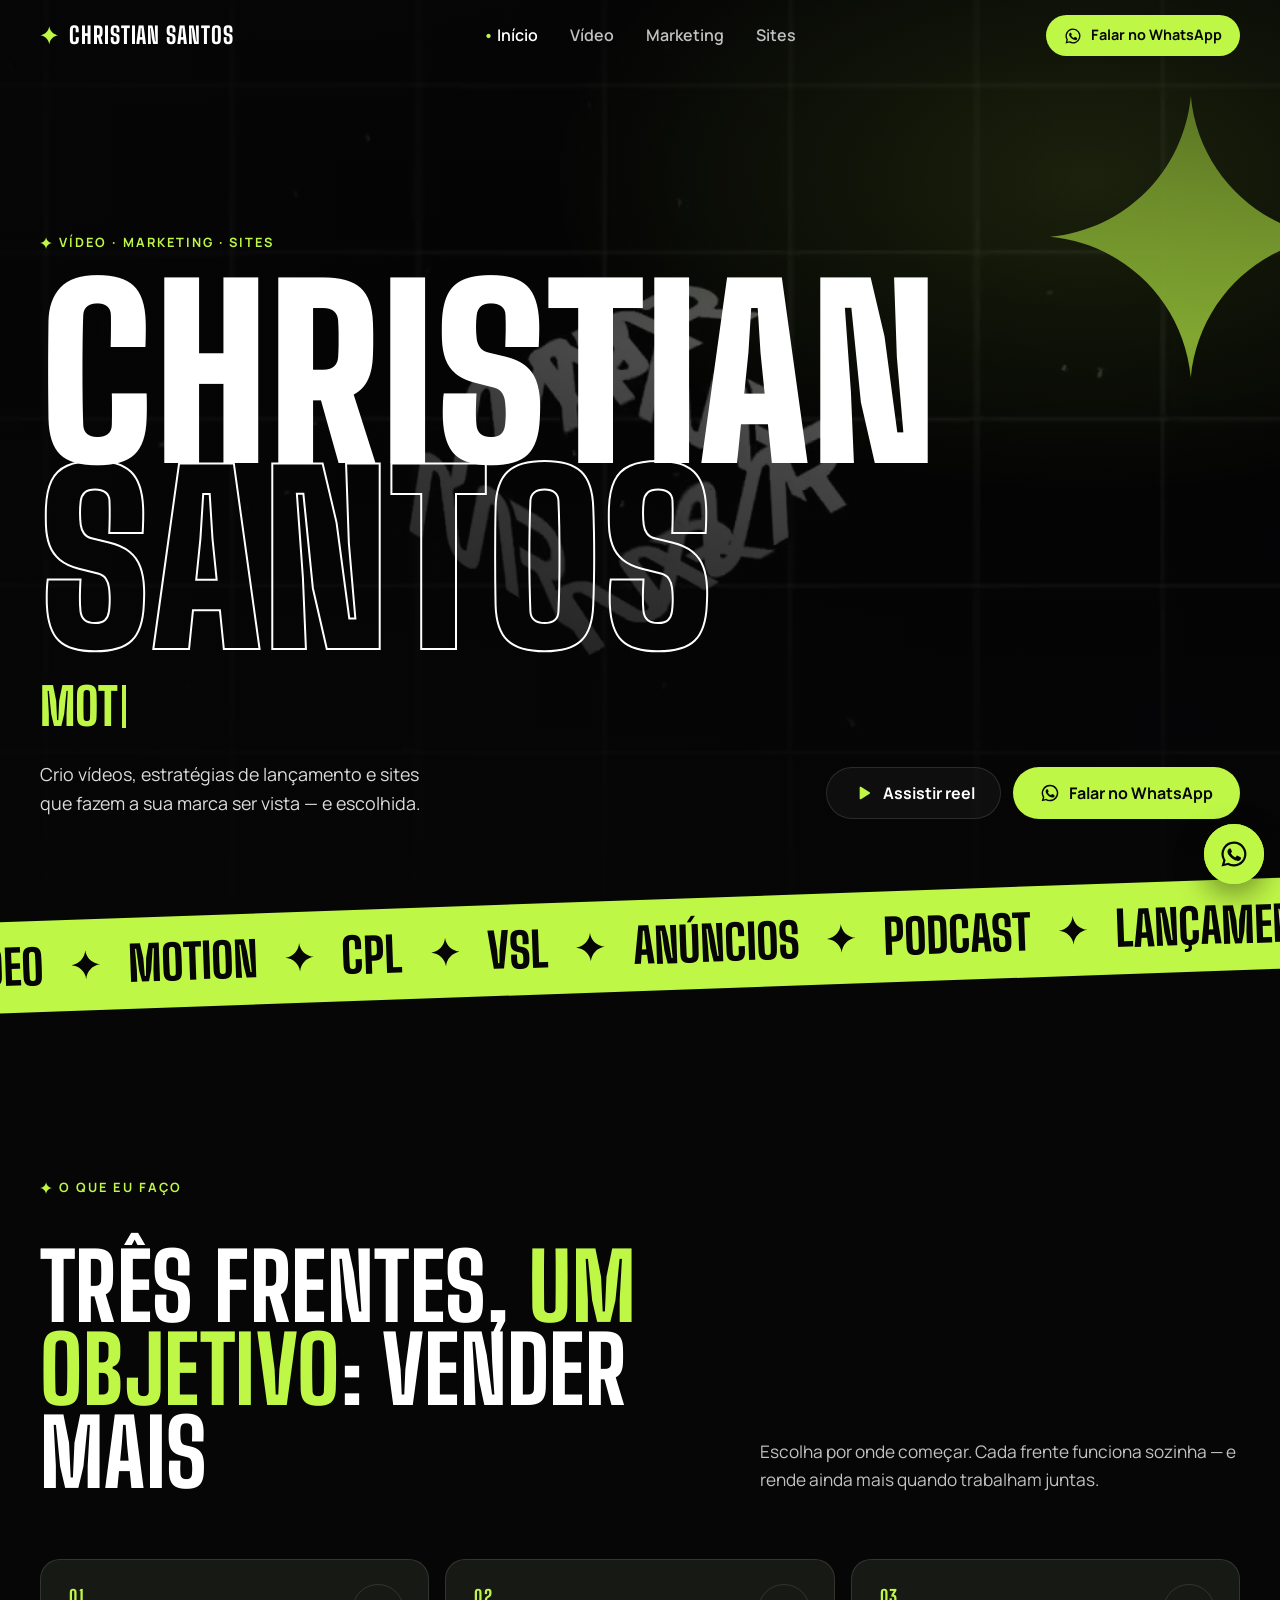
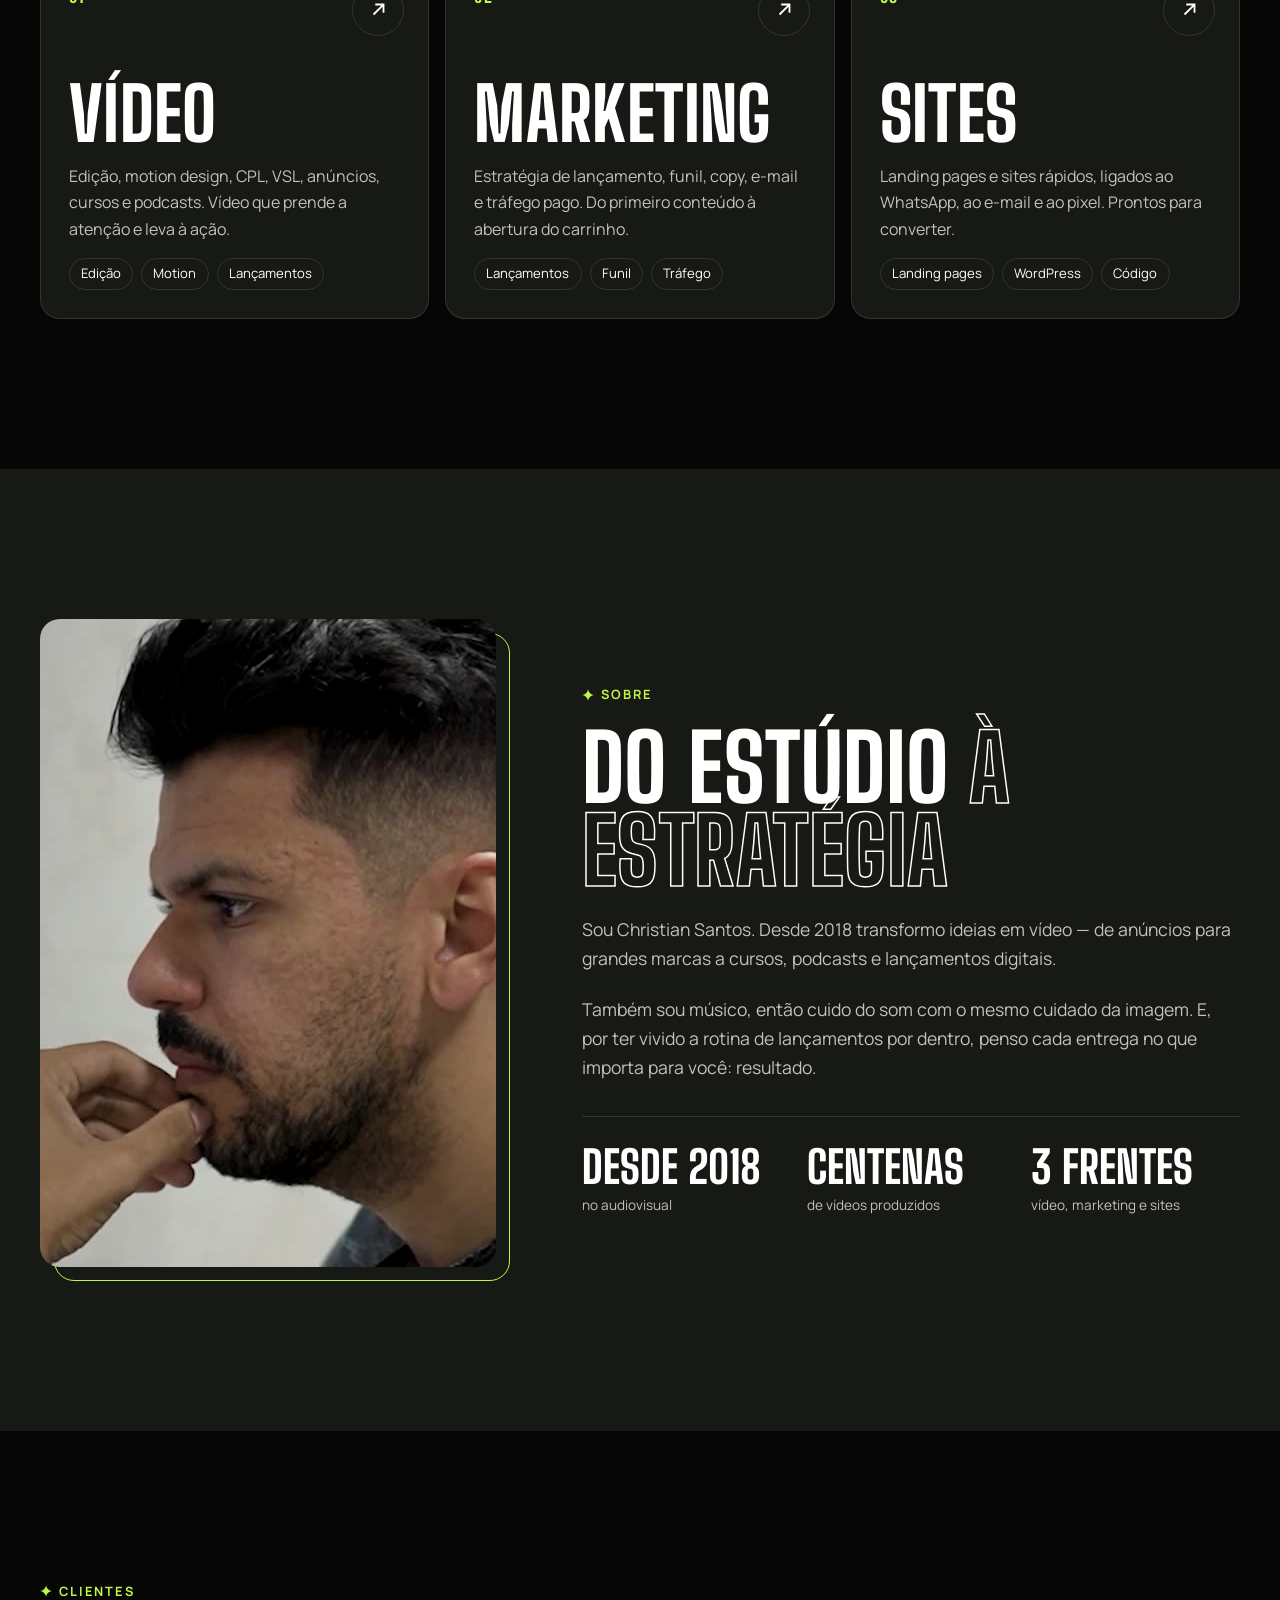
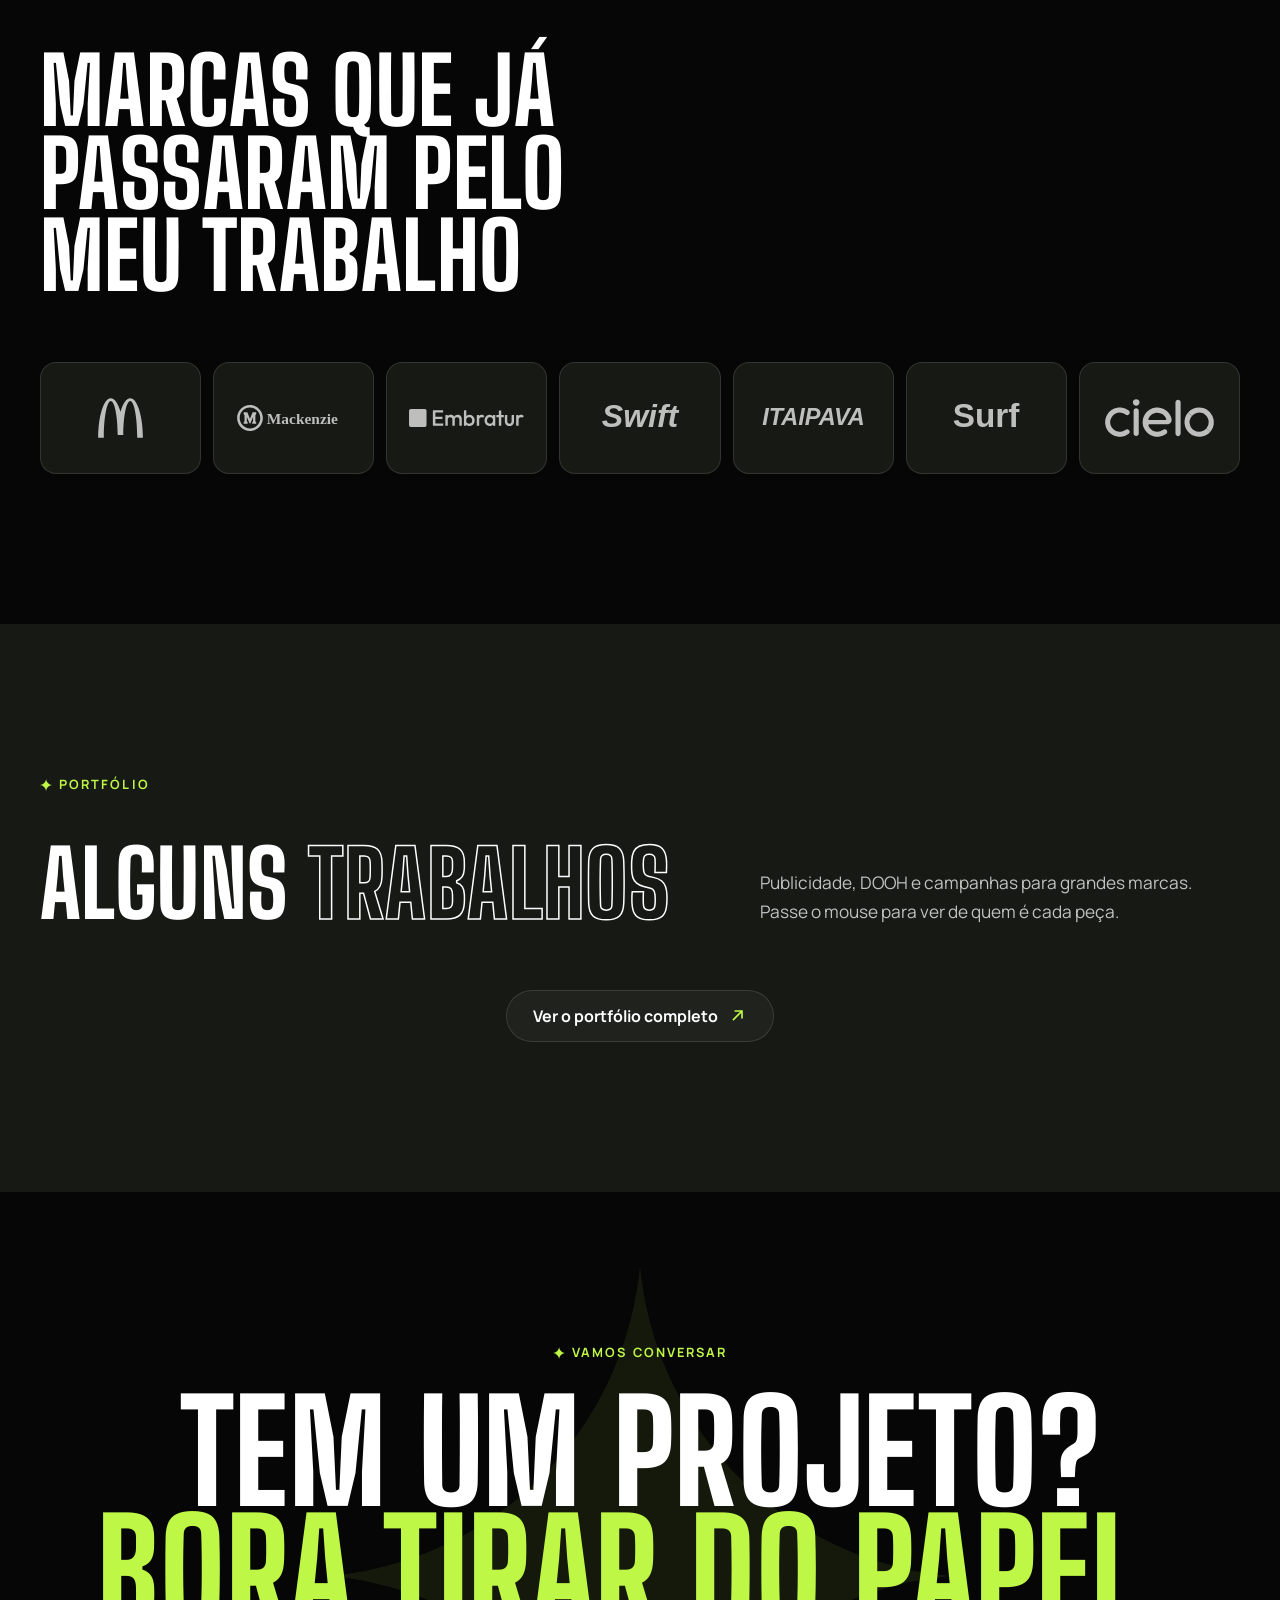
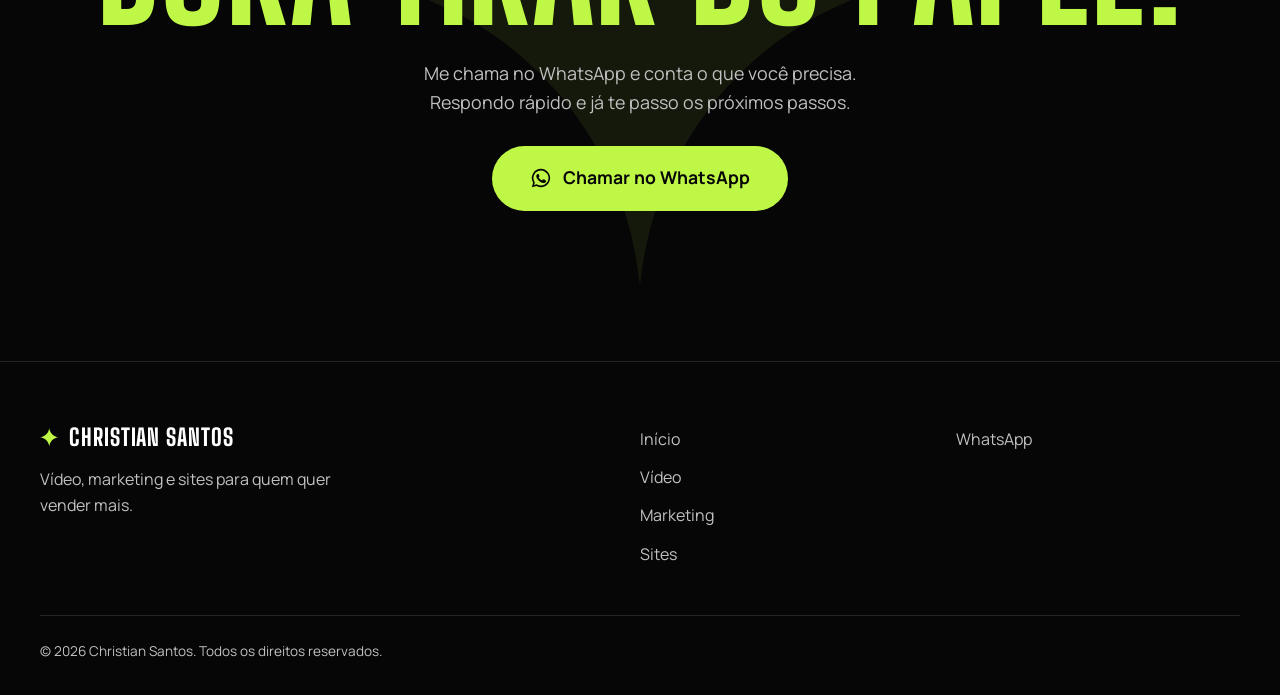
==== index.html @ 7a22f49c "feat: base visual, página inicial e testes globais" ====
<!doctype html>
<html lang="pt-BR" data-pagina="inicio" data-base="">
<head>
  <meta charset="utf-8">
  <meta name="viewport" content="width=device-width, initial-scale=1">
  <title>Christian Santos · Vídeo, Marketing e Sites</title>
  <meta name="description" content="Christian Santos — editor de vídeo, motion designer e estrategista digital. Vídeos, lançamentos e sites que fazem sua marca vender. Fale comigo no WhatsApp.">
  <meta name="theme-color" content="#060606">
  <link rel="icon" href="assets/img/favicon.svg" type="image/svg+xml">
  <link rel="preconnect" href="https://fonts.googleapis.com">
  <link rel="preconnect" href="https://fonts.gstatic.com" crossorigin>
  <link rel="stylesheet" href="https://fonts.googleapis.com/css2?family=Big+Shoulders+Display:wght@600;700;800;900&family=Manrope:wght@400;500;600;700;800&display=swap">
  <link rel="stylesheet" href="assets/css/style.css">
  <script type="module" src="assets/js/main.js"></script>
</head>
<body>
  <svg width="0" height="0" style="position:absolute" aria-hidden="true">
    <symbol id="i-estrela" viewBox="0 0 24 24"><path d="M12 0c.6 6.4 5.6 11.4 12 12-6.4.6-11.4 5.6-12 12-.6-6.4-5.6-11.4-12-12C6.4 11.4 11.4 6.4 12 0Z"/></symbol>
    <symbol id="i-seta" viewBox="0 0 24 24"><path d="M6.4 16.2 15.6 7H9V5h10v10h-2V8.4l-9.2 9.2-1.4-1.4Z"/></symbol>
    <symbol id="i-play" viewBox="0 0 24 24"><path d="M8 5.5v13a1 1 0 0 0 1.5.9l10.4-6.5a1 1 0 0 0 0-1.8L9.5 4.6A1 1 0 0 0 8 5.5Z"/></symbol>
    <symbol id="i-whatsapp" viewBox="0 0 24 24"><path d="M12 2a10 10 0 0 0-8.6 15.1L2 22l5-1.3A10 10 0 1 0 12 2Zm0 18.2a8.2 8.2 0 0 1-4.2-1.1l-.3-.2-3 .8.8-2.9-.2-.3A8.2 8.2 0 1 1 12 20.2Zm4.5-6.1c-.2-.1-1.5-.7-1.7-.8-.2-.1-.4-.1-.6.1l-.8 1c-.1.2-.3.2-.5.1a6.7 6.7 0 0 1-3.3-2.9c-.3-.4.2-.4.7-1.4.1-.1 0-.3 0-.4l-.8-1.8c-.2-.5-.4-.4-.6-.4h-.5a1 1 0 0 0-.7.3 3 3 0 0 0-.9 2.2c0 1.3.9 2.5 1.1 2.7.1.2 1.8 2.8 4.5 4 1.7.7 2.4.8 3.2.7.5-.1 1.5-.6 1.8-1.3.2-.6.2-1.1.2-1.3-.1-.1-.3-.2-.5-.3Z"/></symbol>
  </svg>

  <a class="pular" href="#conteudo">Pular para o conteúdo</a>

  <header class="topo">
    <div class="container">
      <a class="marca" href="./"><svg class="icone"><use href="#i-estrela"/></svg>Christian Santos</a>
      <nav id="menu" aria-label="Páginas">
        <a href="./" aria-current="page">Início</a>
        <a href="video/">Vídeo</a>
        <a href="marketing/">Marketing</a>
        <a href="sites/">Sites</a>
      </nav>
      <div class="topo-acoes">
        <a class="botao botao--primario topo-cta" href="https://wa.me/5511986174142" data-whatsapp aria-label="Falar no WhatsApp">
          <svg class="icone"><use href="#i-whatsapp"/></svg><span>Falar no WhatsApp</span>
        </a>
        <button class="menu-botao" type="button" aria-expanded="false" aria-controls="menu" aria-label="Abrir menu">
          <span></span><span></span>
        </button>
      </div>
    </div>
  </header>

  <main id="conteudo">
    <section class="capa">
      <video class="capa-video" muted loop playsinline preload="none" poster="assets/media/capa/inicio.jpg" aria-hidden="true"></video>
      <svg class="capa-estrela" aria-hidden="true"><use href="#i-estrela"/></svg>
      <div class="container capa-conteudo">
        <span class="sobretitulo"><svg class="icone"><use href="#i-estrela"/></svg>Vídeo · Marketing · Sites</span>
        <h1>Christian<br><span class="contorno">Santos</span></h1>
        <p class="capa-digitando" data-digitar='["Editor de vídeo","Motion designer","Estrategista de lançamentos","Criador de sites"]' aria-live="off">Editor de vídeo</p>
        <div class="capa-rodape">
          <p>Crio vídeos, estratégias de lançamento e sites que fazem a sua marca ser vista — e escolhida.</p>
          <div class="capa-acoes">
            <button class="botao botao--fantasma" type="button" data-abrir-reel>
              <svg class="icone"><use href="#i-play"/></svg>Assistir reel
            </button>
            <a class="botao botao--primario" href="https://wa.me/5511986174142" data-whatsapp>
              <svg class="icone"><use href="#i-whatsapp"/></svg>Falar no WhatsApp
            </a>
          </div>
        </div>
      </div>
    </section>

    <div class="faixa-secao" aria-hidden="true">
      <div class="faixa">
        <div class="faixa-trilho">
          <div class="faixa-grupo">
            <span>Vídeo</span><svg class="icone"><use href="#i-estrela"/></svg>
            <span>Motion</span><svg class="icone"><use href="#i-estrela"/></svg>
            <span>CPL</span><svg class="icone"><use href="#i-estrela"/></svg>
            <span>VSL</span><svg class="icone"><use href="#i-estrela"/></svg>
            <span>Anúncios</span><svg class="icone"><use href="#i-estrela"/></svg>
            <span>Podcast</span><svg class="icone"><use href="#i-estrela"/></svg>
            <span>Lançamentos</span><svg class="icone"><use href="#i-estrela"/></svg>
            <span>Sites</span><svg class="icone"><use href="#i-estrela"/></svg>
          </div>
          <div class="faixa-grupo">
            <span>Vídeo</span><svg class="icone"><use href="#i-estrela"/></svg>
            <span>Motion</span><svg class="icone"><use href="#i-estrela"/></svg>
            <span>CPL</span><svg class="icone"><use href="#i-estrela"/></svg>
            <span>VSL</span><svg class="icone"><use href="#i-estrela"/></svg>
            <span>Anúncios</span><svg class="icone"><use href="#i-estrela"/></svg>
            <span>Podcast</span><svg class="icone"><use href="#i-estrela"/></svg>
            <span>Lançamentos</span><svg class="icone"><use href="#i-estrela"/></svg>
            <span>Sites</span><svg class="icone"><use href="#i-estrela"/></svg>
          </div>
        </div>
      </div>
    </div>

    <section class="secao" id="servicos">
      <div class="container">
        <div class="secao-cabeca revelar">
          <span class="sobretitulo"><svg class="icone"><use href="#i-estrela"/></svg>O que eu faço</span>
          <h2>Três frentes, <span class="destaque">um objetivo</span>: vender mais</h2>
          <p>Escolha por onde começar. Cada frente funciona sozinha — e rende ainda mais quando trabalham juntas.</p>
        </div>
        <div class="frentes">
          <a class="frente revelar" href="video/">
            <span class="frente-numero">01</span>
            <span class="frente-seta"><svg class="icone"><use href="#i-seta"/></svg></span>
            <h3>Vídeo</h3>
            <p>Edição, motion design, CPL, VSL, anúncios, cursos e podcasts. Vídeo que prende a atenção e leva à ação.</p>
            <ul class="etiquetas"><li>Edição</li><li>Motion</li><li>Lançamentos</li></ul>
          </a>
          <a class="frente revelar" href="marketing/">
            <span class="frente-numero">02</span>
            <span class="frente-seta"><svg class="icone"><use href="#i-seta"/></svg></span>
            <h3>Marketing</h3>
            <p>Estratégia de lançamento, funil, copy, e-mail e tráfego pago. Do primeiro conteúdo à abertura do carrinho.</p>
            <ul class="etiquetas"><li>Lançamentos</li><li>Funil</li><li>Tráfego</li></ul>
          </a>
          <a class="frente revelar" href="sites/">
            <span class="frente-numero">03</span>
            <span class="frente-seta"><svg class="icone"><use href="#i-seta"/></svg></span>
            <h3>Sites</h3>
            <p>Landing pages e sites rápidos, ligados ao WhatsApp, ao e-mail e ao pixel. Prontos para converter.</p>
            <ul class="etiquetas"><li>Landing pages</li><li>WordPress</li><li>Código</li></ul>
          </a>
        </div>
      </div>
    </section>

    <section class="secao secao--bloco" id="sobre">
      <div class="container sobre-grade">
        <figure class="sobre-foto revelar">
          <img src="assets/img/christian.jpg" alt="Christian Santos" width="600" height="648" loading="lazy">
        </figure>
        <div class="sobre-texto revelar">
          <span class="sobretitulo"><svg class="icone"><use href="#i-estrela"/></svg>Sobre</span>
          <h2>Do estúdio <span class="contorno">à estratégia</span></h2>
          <p>Sou Christian Santos. Desde 2018 transformo ideias em vídeo — de anúncios para grandes marcas a cursos, podcasts e lançamentos digitais.</p>
          <p>Também sou músico, então cuido do som com o mesmo cuidado da imagem. E, por ter vivido a rotina de lançamentos por dentro, penso cada entrega no que importa para você: resultado.</p>
          <div class="numeros">
            <div><strong>Desde 2018</strong><span>no audiovisual</span></div>
            <div><strong>Centenas</strong><span>de vídeos produzidos</span></div>
            <div><strong>3 frentes</strong><span>vídeo, marketing e sites</span></div>
          </div>
        </div>
      </div>
    </section>

    <section class="secao" id="marcas">
      <div class="container">
        <div class="secao-cabeca revelar">
          <span class="sobretitulo"><svg class="icone"><use href="#i-estrela"/></svg>Clientes</span>
          <h2>Marcas que já passaram pelo meu trabalho</h2>
        </div>
        <div class="marcas revelar">
          <div class="marca-card"><img src="assets/logos/mcdonalds.svg" alt="McDonald's" loading="lazy"></div>
          <div class="marca-card"><img src="assets/logos/mackenzie.svg" alt="Mackenzie" loading="lazy"></div>
          <div class="marca-card"><img src="assets/logos/visit-brasil.svg" alt="Visit Brasil (Embratur)" loading="lazy"></div>
          <div class="marca-card"><img src="assets/logos/swift.svg" alt="Swift" loading="lazy"></div>
          <div class="marca-card"><img src="assets/logos/itaipava.svg" alt="Itaipava" loading="lazy"></div>
          <div class="marca-card"><img src="assets/logos/surf.svg" alt="Surf" loading="lazy"></div>
          <div class="marca-card"><img src="assets/logos/cielo.svg" alt="Cielo" loading="lazy"></div>
        </div>
      </div>
    </section>

    <section class="secao secao--bloco" id="portfolio">
      <div class="container">
        <div class="secao-cabeca revelar">
          <span class="sobretitulo"><svg class="icone"><use href="#i-estrela"/></svg>Portfólio</span>
          <h2>Alguns <span class="contorno">trabalhos</span></h2>
          <p>Publicidade, DOOH e campanhas para grandes marcas. Passe o mouse para ver de quem é cada peça.</p>
        </div>
        <div class="mosaico" data-mosaico></div>
        <div class="portfolio-rodape">
          <a class="botao botao--fantasma" href="video/#portfolio">Ver o portfólio completo<svg class="icone"><use href="#i-seta"/></svg></a>
        </div>
      </div>
    </section>

    <section class="secao chamada" id="contato">
      <svg class="chamada-estrela" aria-hidden="true"><use href="#i-estrela"/></svg>
      <div class="container revelar">
        <span class="sobretitulo"><svg class="icone"><use href="#i-estrela"/></svg>Vamos conversar</span>
        <h2>Tem um projeto?<br><span class="destaque">Bora tirar do papel.</span></h2>
        <p>Me chama no WhatsApp e conta o que você precisa. Respondo rápido e já te passo os próximos passos.</p>
        <a class="botao botao--primario botao--grande" href="https://wa.me/5511986174142" data-whatsapp>
          <svg class="icone"><use href="#i-whatsapp"/></svg>Chamar no WhatsApp
        </a>
      </div>
    </section>
  </main>

  <footer class="rodape">
    <div class="container">
      <div class="rodape-grade">
        <div>
          <a class="marca" href="./"><svg class="icone"><use href="#i-estrela"/></svg>Christian Santos</a>
          <p>Vídeo, marketing e sites para quem quer vender mais.</p>
        </div>
        <nav aria-label="Páginas no rodapé">
          <a href="./">Início</a>
          <a href="video/">Vídeo</a>
          <a href="marketing/">Marketing</a>
          <a href="sites/">Sites</a>
        </nav>
        <div class="rodape-redes">
          <a href="https://wa.me/5511986174142" data-whatsapp>WhatsApp</a>
          <a data-rede="instagram" href="#">Instagram</a>
          <a data-rede="youtube" href="#">YouTube</a>
          <a data-rede="linkedin" href="#">LinkedIn</a>
        </div>
      </div>
      <p class="rodape-fim">© 2026 Christian Santos. Todos os direitos reservados.</p>
    </div>
  </footer>

  <a class="whatsapp-flutuante" href="https://wa.me/5511986174142" data-whatsapp aria-label="Falar no WhatsApp">
    <svg class="icone"><use href="#i-whatsapp"/></svg>
  </a>
</body>
</html>
---- assets/css/style.css ----
/* ==========================================================================
   Christian Santos — estilos do site
   ========================================================================== */

:root {
  --fundo: #060606;
  --bloco: #171914;
  --texto: #C1C1C1;
  --titulo: #FFFFFF;
  --destaque: #BFF747;
  --borda: rgba(193, 193, 193, .16);

  --fonte-titulo: 'Big Shoulders Display', 'Arial Narrow', sans-serif;
  --fonte-texto: 'Manrope', system-ui, sans-serif;

  --largura: 1240px;
  --margem: clamp(16px, 4vw, 40px);
  --raio: 20px;
  --topo: 72px;
  --suave: cubic-bezier(.2, .7, .2, 1);
}

/* ---------- Base ---------- */

*, *::before, *::after { box-sizing: border-box; }

html { scroll-behavior: smooth; scroll-padding-top: var(--topo); }

body {
  margin: 0;
  background: var(--fundo);
  color: var(--texto);
  font-family: var(--fonte-texto);
  font-size: 1rem;
  line-height: 1.65;
  -webkit-font-smoothing: antialiased;
}

body.sem-rolagem { overflow: hidden; }

img, video, svg { display: block; max-width: 100%; }

a { color: inherit; }

:focus-visible { outline: 2px solid var(--destaque); outline-offset: 3px; border-radius: 4px; }

h1, h2, h3 {
  margin: 0;
  font-family: var(--fonte-titulo);
  font-weight: 800;
  line-height: .9;
  letter-spacing: .005em;
  text-transform: uppercase;
  color: var(--titulo);
}

h2 { font-size: clamp(2.8rem, 7.5vw, 5.75rem); }
h3 { font-size: clamp(1.6rem, 3vw, 2rem); }

p { margin: 0; }

.container { width: min(var(--largura), 100% - 2 * var(--margem)); margin-inline: auto; }

.pular {
  position: absolute; left: 16px; top: -60px; z-index: 100;
  padding: .6em 1em; background: var(--destaque); color: var(--fundo); font-weight: 700; border-radius: 8px;
}
.pular:focus { top: 16px; }

.icone { width: 1em; height: 1em; flex: none; fill: currentColor; }
.destaque { color: var(--destaque); }
.contorno { color: transparent; -webkit-text-stroke: 1.5px var(--titulo); }

.sobretitulo {
  display: inline-flex; align-items: center; gap: .55em;
  font-size: .8rem; font-weight: 700; letter-spacing: .16em; text-transform: uppercase;
  color: var(--destaque);
}
.sobretitulo .icone { width: .95em; height: .95em; }

/* ---------- Botões ---------- */

.botao {
  display: inline-flex; align-items: center; justify-content: center; gap: .6em;
  padding: .95em 1.6em;
  border: 1px solid transparent; border-radius: 999px;
  font: 700 1rem/1 var(--fonte-texto);
  text-decoration: none; cursor: pointer;
  transition: transform .3s var(--suave), box-shadow .3s var(--suave), background .3s, border-color .3s, color .3s;
}
.botao .icone { width: 1.25em; height: 1.25em; }
.botao:hover { transform: translateY(-2px); }

.botao--primario { background: var(--destaque); color: var(--fundo); }
.botao--primario:hover { box-shadow: 0 12px 32px rgba(191, 247, 71, .28); }

.botao--fantasma { background: rgba(255, 255, 255, .04); border-color: var(--borda); color: var(--titulo); }
.botao--fantasma:hover { border-color: var(--destaque); }
.botao--fantasma .icone { color: var(--destaque); }

.botao--grande { padding: 1.15em 2.1em; font-size: 1.1rem; }

/* ---------- Cabeçalho ---------- */

.topo {
  position: fixed; inset: 0 0 auto; z-index: 50;
  height: var(--topo);
  display: flex; align-items: center;
  transition: background .3s, border-color .3s;
  border-bottom: 1px solid transparent;
}
.topo--rolado, .topo--aberto {
  background: rgba(6, 6, 6, .86);
  -webkit-backdrop-filter: blur(14px);
  backdrop-filter: blur(14px);
  border-bottom-color: var(--borda);
}
.topo .container { display: flex; align-items: center; justify-content: space-between; gap: 24px; }

.marca {
  display: inline-flex; align-items: center; gap: .45em;
  font: 800 1.45rem/1 var(--fonte-titulo); letter-spacing: .04em; text-transform: uppercase;
  color: var(--titulo); text-decoration: none;
}
.marca .icone { color: var(--destaque); width: .8em; height: .8em; }

.topo nav { display: none; }
.topo nav a {
  text-decoration: none; font-weight: 600; color: var(--texto);
  transition: color .2s;
}
.topo nav a:hover, .topo nav a[aria-current="page"] { color: var(--titulo); }
.topo nav a[aria-current="page"]::before { content: '• '; color: var(--destaque); }

.topo-acoes { display: flex; align-items: center; gap: 12px; }
.topo-cta { padding: .7em 1.2em; font-size: .9rem; }
.topo-cta span { display: none; }

.menu-botao {
  display: grid; place-items: center; gap: 6px;
  width: 44px; height: 44px; padding: 0;
  background: transparent; border: 1px solid var(--borda); border-radius: 50%; cursor: pointer;
}
.menu-botao span { display: block; width: 18px; height: 2px; background: var(--titulo); transition: transform .3s var(--suave); }
.topo--aberto .menu-botao span:first-child { transform: translateY(4px) rotate(45deg); }
.topo--aberto .menu-botao span:last-child { transform: translateY(-4px) rotate(-45deg); }

.topo--aberto nav {
  display: flex; flex-direction: column; gap: 8px;
  position: fixed; inset: var(--topo) 0 0; z-index: 49;
  padding: 40px var(--margem);
  background: var(--fundo);
}
.topo--aberto nav a { font: 800 3rem/1.1 var(--fonte-titulo); text-transform: uppercase; color: var(--titulo); }

@media (min-width: 900px) {
  .topo nav { display: flex; gap: 32px; }
  .menu-botao { display: none; }
  .topo-cta span { display: inline; }
  .topo--aberto nav { all: unset; display: flex; gap: 32px; }
}

/* ---------- Capa ---------- */

.capa {
  position: relative; isolation: isolate; overflow: hidden;
  min-height: 100svh;
  display: flex; align-items: flex-end;
  padding: calc(var(--topo) + 48px) 0 clamp(48px, 9vh, 96px);
}
.capa-video {
  position: absolute; inset: 0; z-index: -2;
  width: 100%; height: 100%; max-width: none; object-fit: cover;
  opacity: .5;
}
.capa::after {
  content: ''; position: absolute; inset: 0; z-index: -1;
  background:
    radial-gradient(60% 50% at 85% 20%, rgba(191, 247, 71, .12), transparent 70%),
    linear-gradient(90deg, rgba(6, 6, 6, .7) 0%, rgba(6, 6, 6, .15) 75%),
    linear-gradient(180deg, rgba(6, 6, 6, .6) 0%, rgba(6, 6, 6, .15) 38%, rgba(6, 6, 6, .95) 100%);
}

.capa-conteudo { display: grid; gap: 28px; }

.capa h1 { font-size: clamp(4.6rem, 23vw, 14.5rem); line-height: .8; font-weight: 900; }
.capa h1 .contorno { -webkit-text-stroke-width: 2px; }

.capa-digitando {
  font: 800 clamp(1.7rem, 5vw, 3.2rem)/1 var(--fonte-titulo);
  text-transform: uppercase; color: var(--destaque); min-height: 1em;
}
.capa-digitando::after {
  content: ''; display: inline-block; width: .07em; height: .85em; margin-left: .08em;
  background: var(--destaque); vertical-align: -.05em;
  animation: piscar 1s steps(1) infinite;
}

.capa-rodape { display: grid; gap: 24px; }
.capa-rodape p { max-width: 36ch; font-size: 1.12rem; color: var(--titulo); opacity: .86; }
.capa-acoes { display: flex; flex-wrap: wrap; gap: 12px; }

.capa-estrela {
  position: absolute; right: clamp(-60px, -4vw, -20px); top: calc(var(--topo) + 24px); z-index: -1;
  width: clamp(120px, 22vw, 300px); aspect-ratio: 1; height: auto; fill: currentColor; color: var(--destaque); opacity: .9;
  animation: girar 24s linear infinite;
}

@media (min-width: 900px) {
  .capa-rodape { grid-template-columns: 1fr auto; align-items: end; }
}

/* ---------- Faixa correndo ---------- */

.faixa-secao { overflow: hidden; padding-block: 36px; margin-top: -36px; position: relative; z-index: 2; }
.faixa {
  width: 108%; margin-left: -4%;
  background: var(--destaque); color: var(--fundo);
  transform: rotate(-2deg);
  overflow: hidden;
}
.faixa-trilho { display: flex; width: max-content; animation: correr 32s linear infinite; }
.faixa-grupo {
  display: flex; align-items: center; gap: 28px; padding: .45em 28px .45em 0;
  font: 800 clamp(1.8rem, 4vw, 3rem)/1 var(--fonte-titulo); text-transform: uppercase; white-space: nowrap;
}
.faixa-grupo .icone { width: .6em; height: .6em; }

/* ---------- Seções ---------- */

.secao { padding-block: clamp(80px, 12vw, 150px); }
.secao--bloco { background: var(--bloco); }

.secao-cabeca { display: grid; gap: 20px; margin-bottom: clamp(36px, 5vw, 64px); }
.secao-cabeca p { max-width: 46ch; font-size: 1.08rem; }

@media (min-width: 900px) {
  .secao-cabeca { grid-template-columns: 1.4fr 1fr; align-items: end; gap: 48px; }
  .secao-cabeca .sobretitulo { grid-column: 1 / -1; }
}

/* ---------- Três frentes ---------- */

.frentes { display: grid; gap: 16px; }
@media (min-width: 900px) { .frentes { grid-template-columns: repeat(3, 1fr); } }

.frente {
  position: relative; overflow: hidden;
  display: flex; flex-direction: column; gap: 16px;
  min-height: 360px; padding: 28px;
  background: var(--bloco); border: 1px solid var(--borda); border-radius: var(--raio);
  text-decoration: none;
  transition: border-color .35s, transform .35s var(--suave);
}
.frente::before {
  content: ''; position: absolute; inset: 0;
  background: radial-gradient(80% 60% at 100% 0%, rgba(191, 247, 71, .14), transparent 70%);
  opacity: 0; transition: opacity .35s;
}
.frente:hover { border-color: var(--destaque); transform: translateY(-4px); }
.frente:hover::before { opacity: 1; }

.frente-numero { font: 800 1.1rem/1 var(--fonte-titulo); color: var(--destaque); letter-spacing: .1em; }
.frente h3 { margin-top: auto; font-size: clamp(3rem, 7vw, 4.6rem); }
.frente p { position: relative; }

.etiquetas { display: flex; flex-wrap: wrap; gap: 8px; padding: 0; margin: 0; list-style: none; }
.etiquetas li { padding: .3em .85em; border: 1px solid var(--borda); border-radius: 999px; font-size: .82rem; color: var(--titulo); }

.frente-seta {
  position: absolute; top: 24px; right: 24px;
  display: grid; place-items: center;
  width: 52px; height: 52px; border: 1px solid var(--borda); border-radius: 50%;
  color: var(--titulo);
  transition: transform .35s var(--suave), background .35s, color .35s;
}
.frente-seta .icone { width: 22px; height: 22px; }
.frente:hover .frente-seta { background: var(--destaque); color: var(--fundo); transform: rotate(45deg); }

/* ---------- Sobre ---------- */

.sobre-grade { display: grid; gap: 48px; align-items: center; }
@media (min-width: 900px) { .sobre-grade { grid-template-columns: 5fr 7fr; gap: 72px; } }

.sobre-foto { position: relative; margin: 0 14px 14px 0; }
.sobre-foto::before {
  content: ''; position: absolute; inset: 14px -14px -14px 14px;
  border: 1px solid var(--destaque); border-radius: var(--raio);
}
.sobre-foto img {
  position: relative; width: 100%; aspect-ratio: 1000 / 1080; object-fit: cover;
  border-radius: var(--raio); filter: grayscale(.2) contrast(1.05);
}

.sobre-texto { display: grid; gap: 22px; }
.sobre-texto p { font-size: 1.1rem; }

.numeros {
  display: grid; grid-template-columns: repeat(3, 1fr); gap: 16px;
  margin-top: 12px; padding-top: 28px; border-top: 1px solid var(--borda);
}
.numeros strong { display: block; font: 800 clamp(1.7rem, 4.5vw, 2.8rem)/1 var(--fonte-titulo); text-transform: uppercase; color: var(--titulo); }
.numeros span { display: block; margin-top: 6px; font-size: .85rem; line-height: 1.4; }

/* ---------- Marcas ---------- */

.marcas { display: grid; grid-template-columns: repeat(2, 1fr); gap: 12px; }
.marca-card {
  display: grid; place-items: center;
  height: 112px; padding: 22px;
  background: var(--fundo); border: 1px solid var(--borda); border-radius: 16px;
  transition: background .35s, border-color .35s;
}
.secao:not(.secao--bloco) .marca-card { background: var(--bloco); }
.marca-card img {
  max-height: 40px; width: auto;
  filter: brightness(0) invert(1); opacity: .72;
  transition: filter .35s, opacity .35s;
}
.marca-card:hover { background: #fff; border-color: #fff; }
.marca-card:hover img { filter: none; opacity: 1; }
.marca-card:last-child:nth-child(odd) { grid-column: 1 / -1; }

@media (min-width: 640px) {
  .marcas { grid-template-columns: repeat(4, 1fr); }
  .marca-card:last-child:nth-child(odd) { grid-column: auto; }
}
@media (min-width: 1100px) { .marcas { grid-template-columns: repeat(7, 1fr); } }

/* ---------- Portfólio ---------- */

.portfolio-rodape { margin-top: 40px; display: flex; justify-content: center; }

/* ---------- Chamada final ---------- */

.chamada { position: relative; overflow: hidden; text-align: center; }
.chamada .container { display: grid; justify-items: center; gap: 28px; }
.chamada h2 { font-size: clamp(3.2rem, 11vw, 9rem); line-height: .85; }
.chamada p { max-width: 44ch; font-size: 1.12rem; }
.chamada-estrela {
  position: absolute; z-index: -1; fill: currentColor; color: var(--destaque); opacity: .08;
  width: clamp(260px, 50vw, 620px); aspect-ratio: 1; height: auto; left: 50%; top: 50%;
  translate: -50% -50%;
  animation: girar 40s linear infinite;
}
.chamada { isolation: isolate; }

/* ---------- Rodapé ---------- */

.rodape { padding: 64px 0 32px; border-top: 1px solid var(--borda); }
.rodape-grade { display: grid; gap: 32px; }
.rodape-grade p { max-width: 32ch; margin-top: 12px; }
.rodape nav, .rodape-redes { display: flex; flex-wrap: wrap; gap: 12px 24px; }
.rodape a { text-decoration: none; transition: color .2s; }
.rodape a:hover { color: var(--destaque); }
.rodape-fim { margin-top: 48px; padding-top: 24px; border-top: 1px solid var(--borda); font-size: .85rem; }

@media (min-width: 900px) {
  .rodape-grade { grid-template-columns: 2fr 1fr 1fr; align-items: start; }
  .rodape nav, .rodape-redes { flex-direction: column; }
}

/* ---------- WhatsApp flutuante ---------- */

.whatsapp-flutuante {
  position: fixed; right: 16px; bottom: 16px; z-index: 60;
  display: grid; place-items: center;
  width: 60px; height: 60px; border-radius: 50%;
  background: var(--destaque); color: var(--fundo);
  box-shadow: 0 10px 30px rgba(0, 0, 0, .45);
  transition: transform .3s var(--suave);
}
.whatsapp-flutuante .icone { width: 30px; height: 30px; }
.whatsapp-flutuante::after {
  content: ''; position: absolute; inset: 0; border-radius: 50%;
  border: 2px solid var(--destaque);
  animation: pulsar 2.4s ease-out infinite;
}
.whatsapp-flutuante:hover { transform: scale(1.08); }

/* ---------- Entrada ao rolar ---------- */

.js .revelar { opacity: 0; transform: translateY(28px); transition: opacity .8s ease, transform .8s var(--suave); }
.js .revelar.visivel { opacity: 1; transform: none; }

/* ---------- Animações ---------- */

@keyframes correr { to { transform: translateX(-50%); } }
@keyframes girar { to { rotate: 360deg; } }
@keyframes piscar { 50% { opacity: 0; } }
@keyframes pulsar { from { transform: scale(1); opacity: .7; } to { transform: scale(1.6); opacity: 0; } }

@media (prefers-reduced-motion: reduce) {
  html { scroll-behavior: auto; }
  *, *::before, *::after { animation: none !important; transition: none !important; }
  .js .revelar { opacity: 1; transform: none; }
}
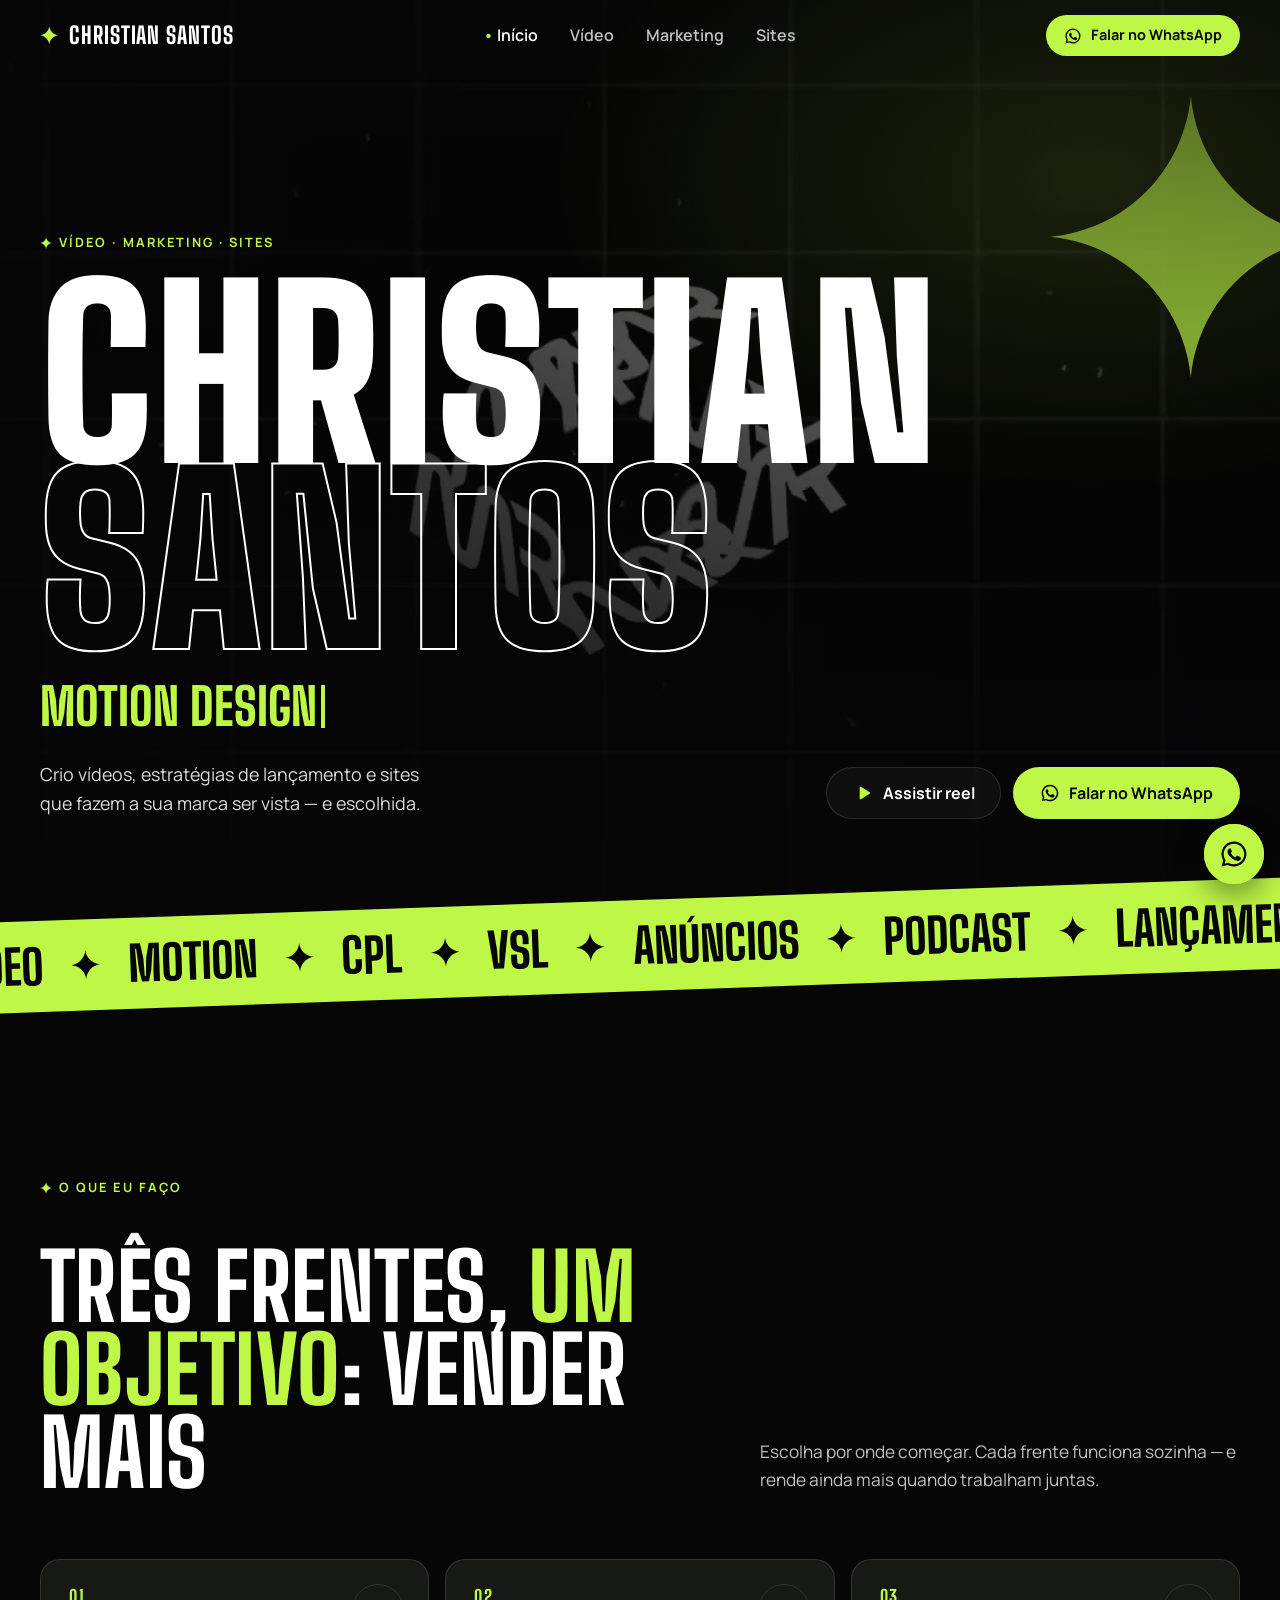
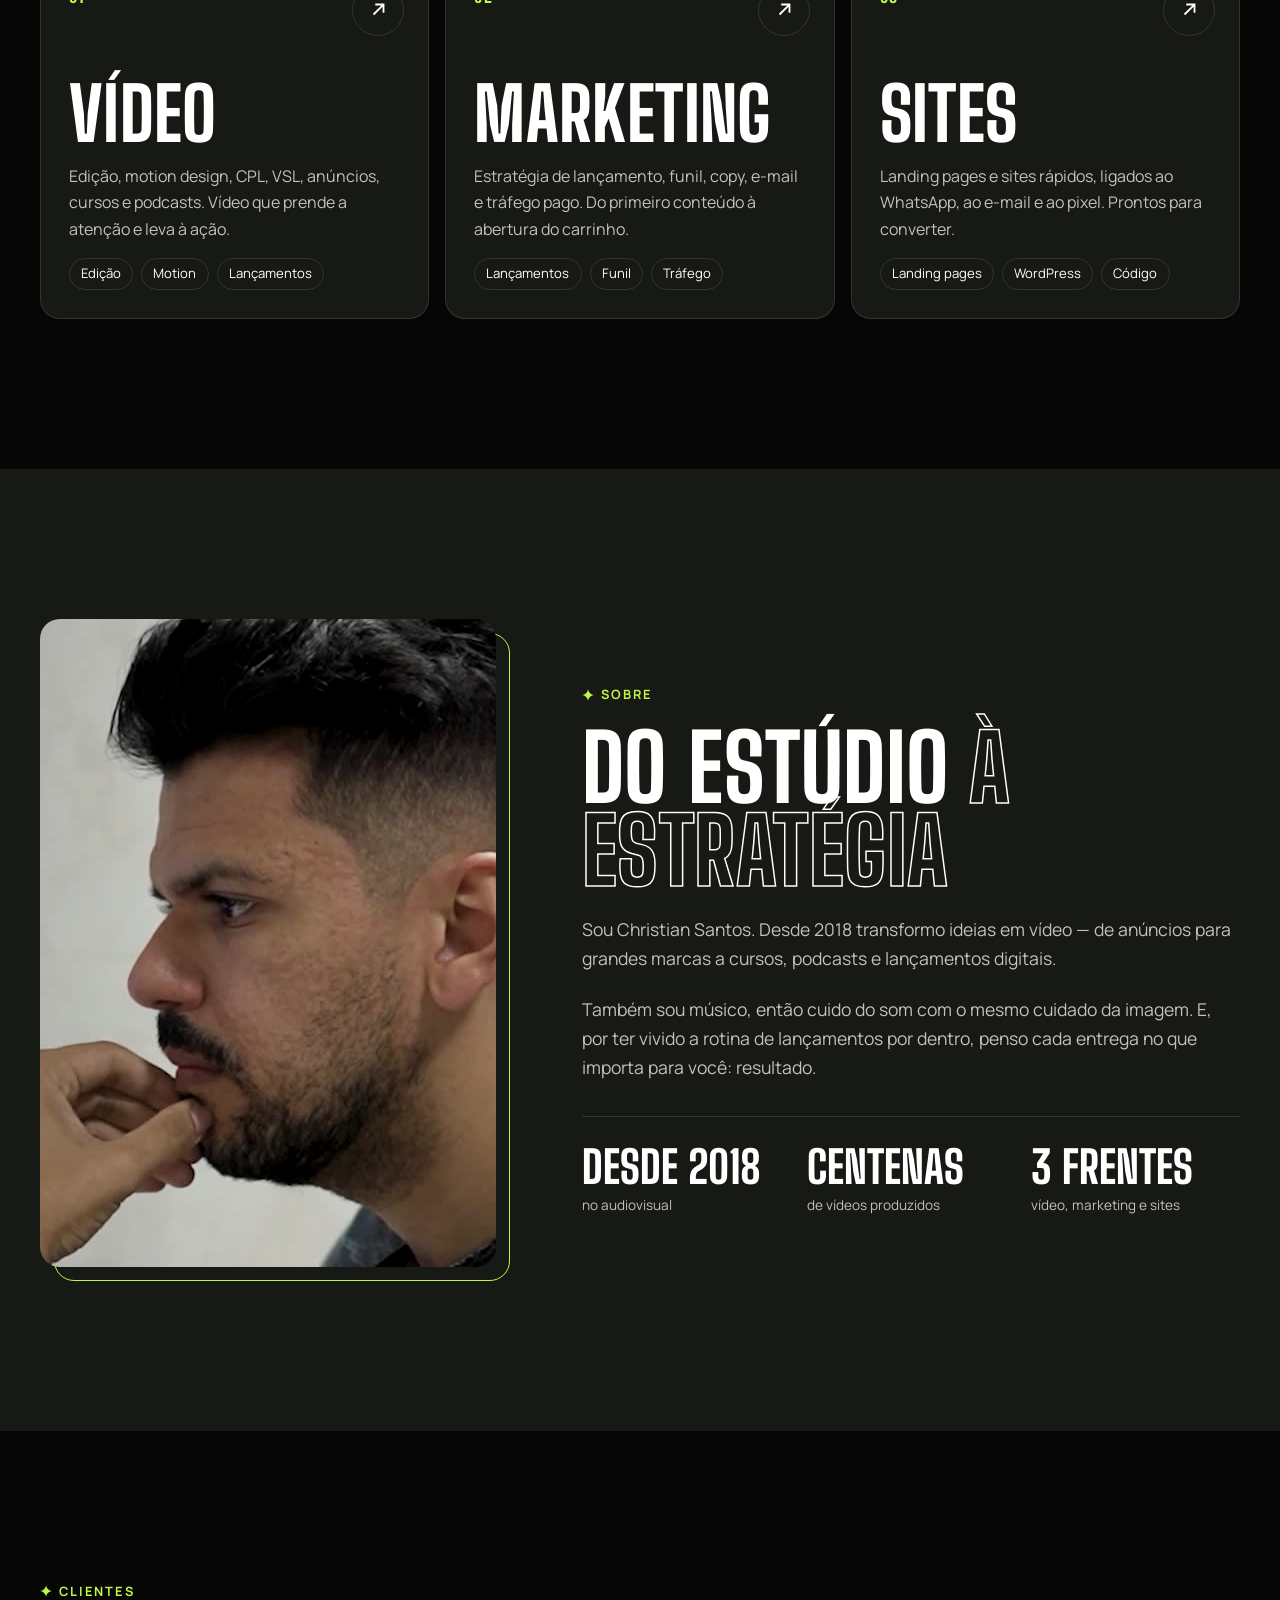
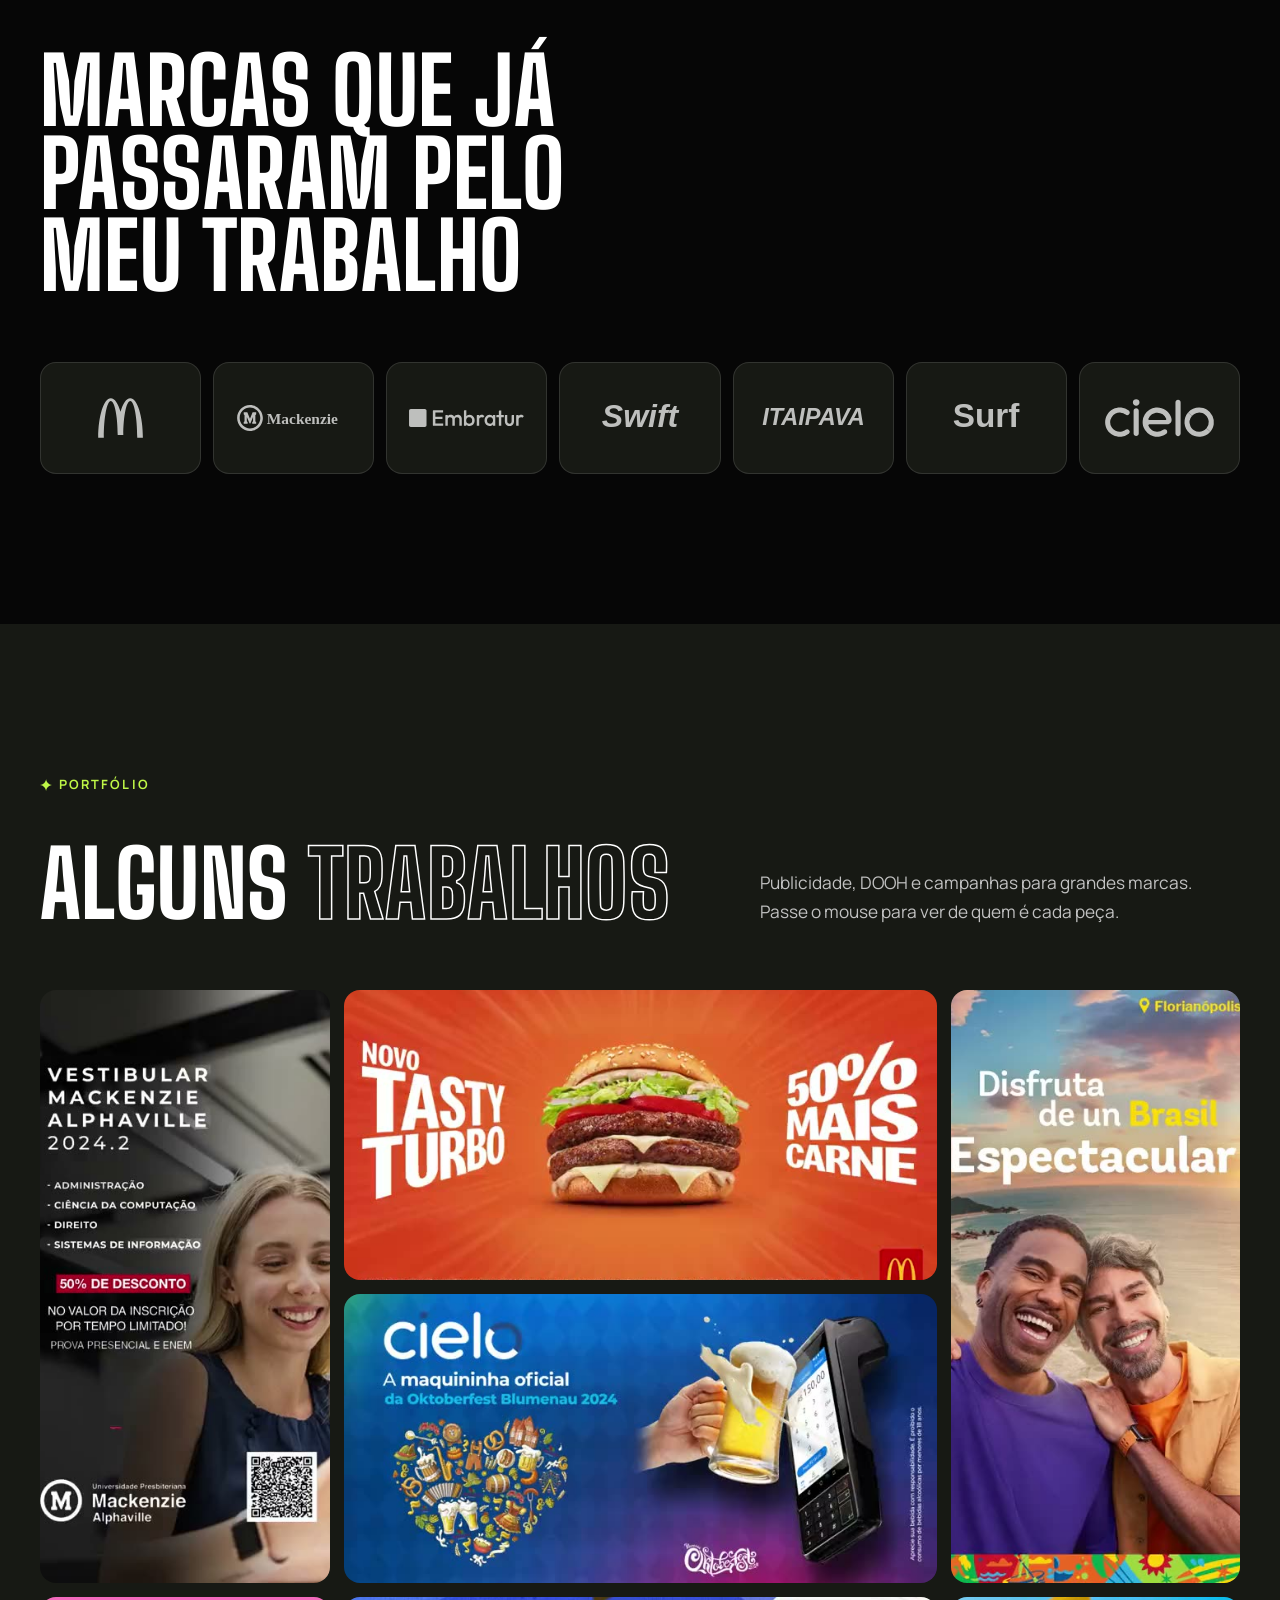
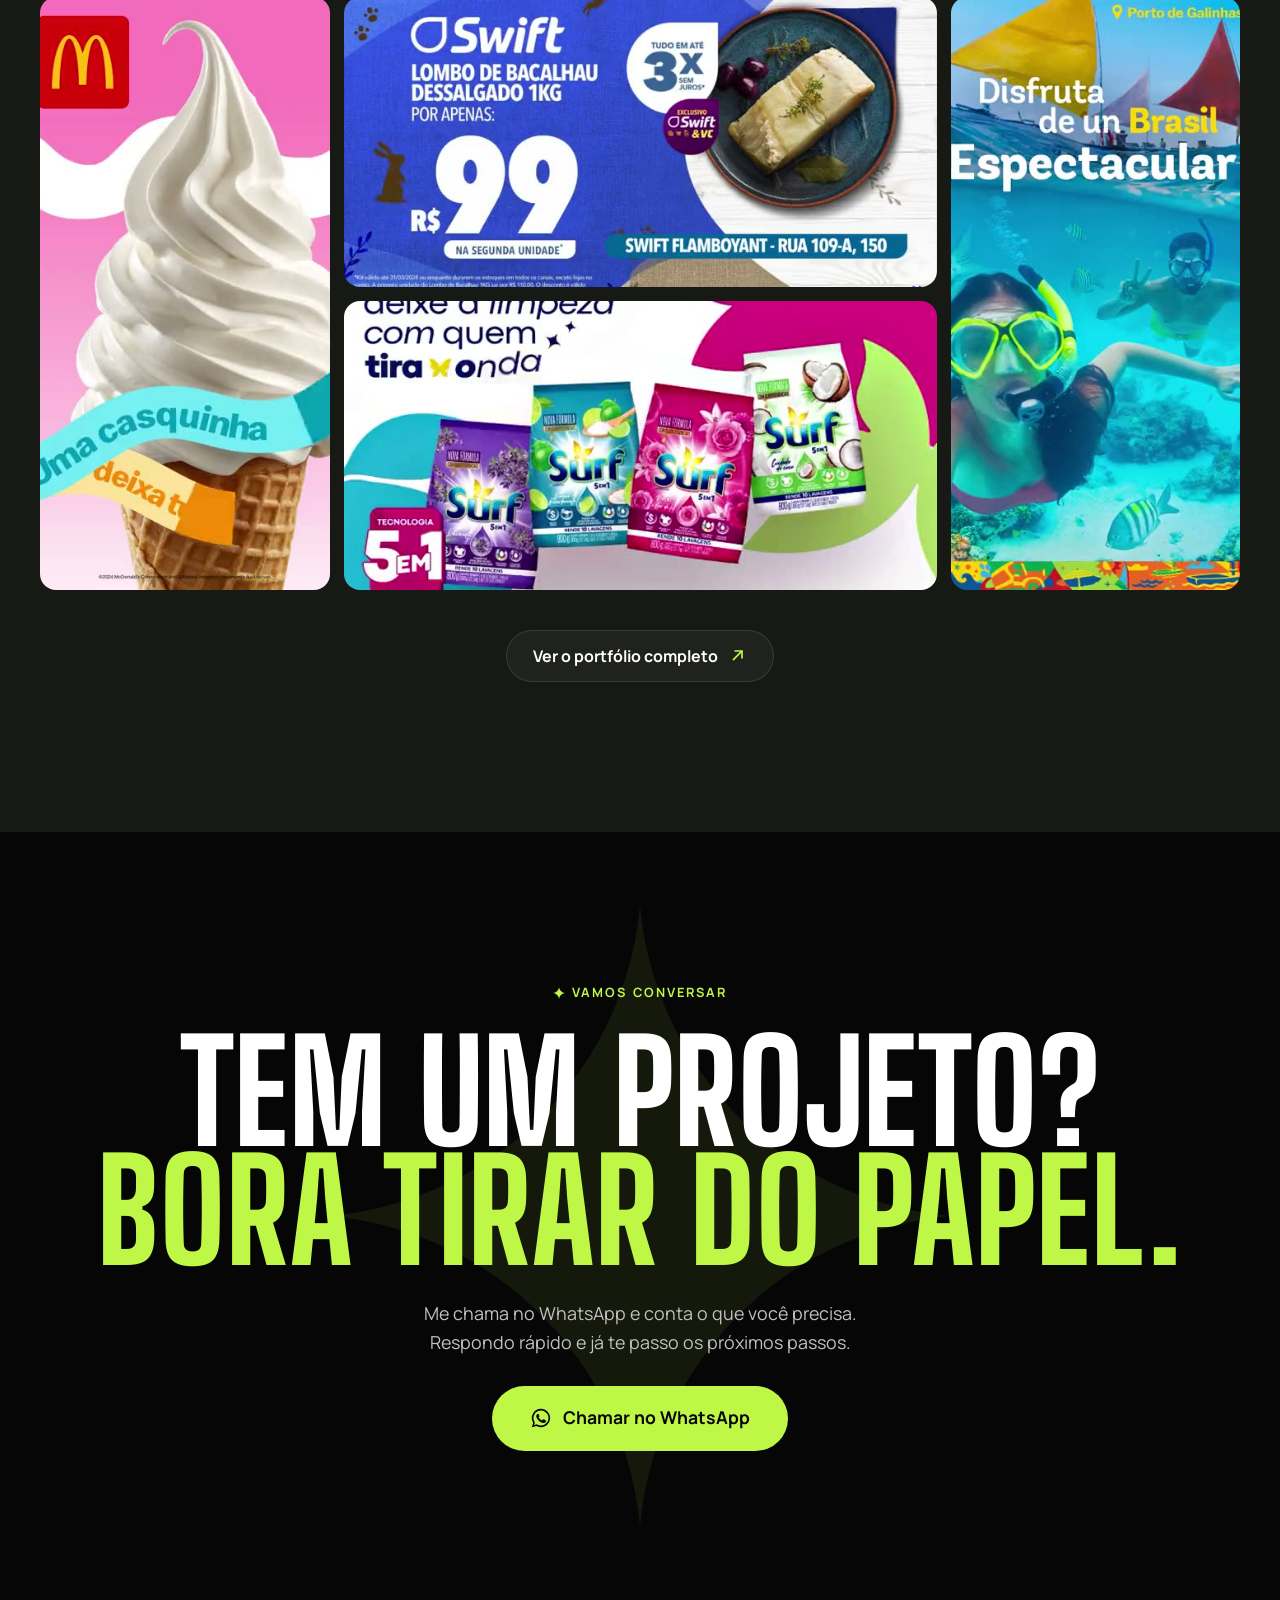
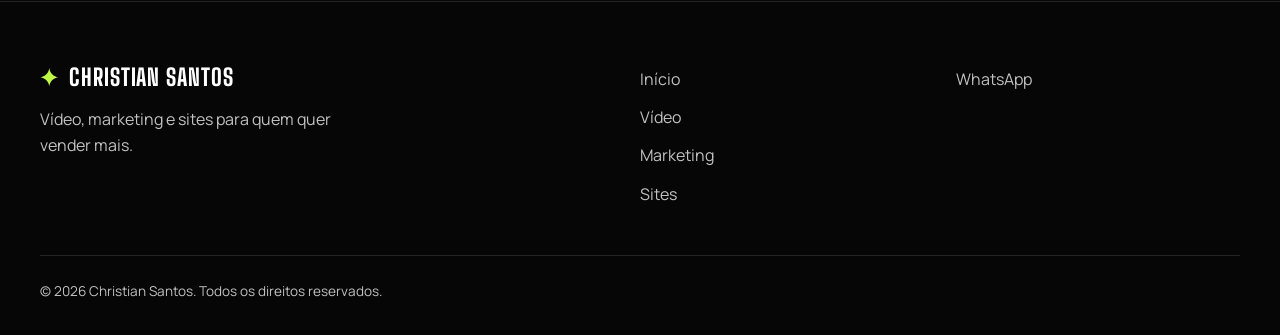
==== commit 5604858d: "feat: reel com popup, capa em loop e mosaico do portfólio" ====
--- a/index.html
+++ b/index.html
@@ -17,6 +17,7 @@
   <svg width="0" height="0" style="position:absolute" aria-hidden="true">
     <symbol id="i-estrela" viewBox="0 0 24 24"><path d="M12 0c.6 6.4 5.6 11.4 12 12-6.4.6-11.4 5.6-12 12-.6-6.4-5.6-11.4-12-12C6.4 11.4 11.4 6.4 12 0Z"/></symbol>
     <symbol id="i-seta" viewBox="0 0 24 24"><path d="M6.4 16.2 15.6 7H9V5h10v10h-2V8.4l-9.2 9.2-1.4-1.4Z"/></symbol>
+    <symbol id="i-fechar" viewBox="0 0 24 24"><path d="M6.4 5 12 10.6 17.6 5 19 6.4 13.4 12l5.6 5.6-1.4 1.4-5.6-5.6L6.4 19 5 17.6l5.6-5.6L5 6.4 6.4 5Z"/></symbol>
     <symbol id="i-play" viewBox="0 0 24 24"><path d="M8 5.5v13a1 1 0 0 0 1.5.9l10.4-6.5a1 1 0 0 0 0-1.8L9.5 4.6A1 1 0 0 0 8 5.5Z"/></symbol>
     <symbol id="i-whatsapp" viewBox="0 0 24 24"><path d="M12 2a10 10 0 0 0-8.6 15.1L2 22l5-1.3A10 10 0 1 0 12 2Zm0 18.2a8.2 8.2 0 0 1-4.2-1.1l-.3-.2-3 .8.8-2.9-.2-.3A8.2 8.2 0 1 1 12 20.2Zm4.5-6.1c-.2-.1-1.5-.7-1.7-.8-.2-.1-.4-.1-.6.1l-.8 1c-.1.2-.3.2-.5.1a6.7 6.7 0 0 1-3.3-2.9c-.3-.4.2-.4.7-1.4.1-.1 0-.3 0-.4l-.8-1.8c-.2-.5-.4-.4-.6-.4h-.5a1 1 0 0 0-.7.3 3 3 0 0 0-.9 2.2c0 1.3.9 2.5 1.1 2.7.1.2 1.8 2.8 4.5 4 1.7.7 2.4.8 3.2.7.5-.1 1.5-.6 1.8-1.3.2-.6.2-1.1.2-1.3-.1-.1-.3-.2-.5-.3Z"/></symbol>
   </svg>
@@ -169,7 +170,7 @@
           <h2>Alguns <span class="contorno">trabalhos</span></h2>
           <p>Publicidade, DOOH e campanhas para grandes marcas. Passe o mouse para ver de quem é cada peça.</p>
         </div>
-        <div class="mosaico" data-mosaico></div>
+        <div class="mosaico mosaico--4" data-mosaico></div>
         <div class="portfolio-rodape">
           <a class="botao botao--fantasma" href="video/#portfolio">Ver o portfólio completo<svg class="icone"><use href="#i-seta"/></svg></a>
         </div>
@@ -216,5 +217,14 @@
   <a class="whatsapp-flutuante" href="https://wa.me/5511986174142" data-whatsapp aria-label="Falar no WhatsApp">
     <svg class="icone"><use href="#i-whatsapp"/></svg>
   </a>
+
+  <dialog class="reel-popup" aria-label="Reel de vídeo">
+    <div class="reel-caixa">
+      <button class="reel-fechar" type="button" data-fechar-reel aria-label="Fechar reel">
+        <svg class="icone"><use href="#i-fechar"/></svg>
+      </button>
+      <video data-reel controls playsinline preload="none"></video>
+    </div>
+  </dialog>
 </body>
 </html>
--- a/assets/css/style.css
+++ b/assets/css/style.css
@@ -38,6 +38,8 @@
 
 body.sem-rolagem { overflow: hidden; }
 
+[hidden] { display: none !important; }
+
 img, video, svg { display: block; max-width: 100%; }
 
 a { color: inherit; }
@@ -330,6 +332,83 @@
 /* ---------- Portfólio ---------- */
 
 .portfolio-rodape { margin-top: 40px; display: flex; justify-content: center; }
+
+/* Mosaico: a linha tem a altura de uma coluna, então
+   vertical = 1 col × 2 linhas (~9:16), horizontal e largo = 2 cols × 1 linha (~2:1). */
+.mosaico {
+  --colunas: 2;
+  --vao: 12px;
+  --coluna: calc((min(var(--largura), 100vw - 2 * var(--margem)) - (var(--colunas) - 1) * var(--vao)) / var(--colunas));
+  display: grid;
+  grid-template-columns: repeat(var(--colunas), 1fr);
+  grid-auto-rows: var(--coluna);
+  grid-auto-flow: dense;
+  gap: var(--vao);
+}
+@media (min-width: 640px) { .mosaico { --colunas: 4; } }
+@media (min-width: 1100px) {
+  .mosaico { --colunas: 6; --vao: 14px; }
+  .mosaico--4 { --colunas: 4; }
+}
+
+.peca {
+  position: relative; overflow: hidden; margin: 0;
+  background: var(--bloco); border-radius: 16px;
+  grid-column: span 2;
+}
+.peca--vertical { grid-column: span 1; grid-row: span 2; }
+.peca video, .peca img {
+  width: 100%; height: 100%; object-fit: cover;
+  transition: transform .7s var(--suave);
+}
+.peca:hover video, .peca:hover img { transform: scale(1.05); }
+
+.peca figcaption {
+  position: absolute; inset: auto 0 0;
+  display: grid; gap: 2px;
+  padding: 36px 14px 12px;
+  background: linear-gradient(180deg, transparent, rgba(6, 6, 6, .92));
+  font-size: .78rem; line-height: 1.35;
+}
+.peca figcaption strong { font: 800 1.15rem/1 var(--fonte-titulo); text-transform: uppercase; color: var(--titulo); }
+
+@media (hover: hover) {
+  .peca figcaption { opacity: 0; transform: translateY(10px); transition: opacity .35s, transform .35s var(--suave); }
+  .peca:hover figcaption { opacity: 1; transform: none; }
+}
+
+.filtros { display: flex; flex-wrap: wrap; gap: 8px; margin-bottom: 24px; }
+.filtros button {
+  padding: .6em 1.15em;
+  background: transparent; border: 1px solid var(--borda); border-radius: 999px;
+  font: 600 .9rem/1 var(--fonte-texto); color: var(--titulo); cursor: pointer;
+  transition: background .25s, color .25s, border-color .25s;
+}
+.filtros button:hover { border-color: var(--destaque); }
+.filtros button[aria-pressed="true"] { background: var(--destaque); border-color: var(--destaque); color: var(--fundo); }
+
+/* ---------- Reel ---------- */
+
+.reel-popup {
+  width: 100%; height: 100%; max-width: none; max-height: none;
+  margin: 0; padding: clamp(16px, 4vw, 56px);
+  background: transparent; border: 0;
+}
+.reel-popup[open] { display: grid; place-items: center; }
+.reel-popup::backdrop { background: rgba(6, 6, 6, .9); -webkit-backdrop-filter: blur(6px); backdrop-filter: blur(6px); }
+
+.reel-caixa { position: relative; width: min(1200px, 100%); padding-top: 56px; }
+.reel-caixa video, .reel-player video {
+  width: 100%; aspect-ratio: 16 / 9;
+  background: #000; border-radius: 16px;
+}
+.reel-fechar {
+  position: absolute; top: 0; right: 0;
+  display: grid; place-items: center;
+  width: 44px; height: 44px; padding: 0;
+  background: var(--destaque); color: var(--fundo); border: 0; border-radius: 50%; cursor: pointer;
+}
+.reel-fechar .icone { width: 22px; height: 22px; }
 
 /* ---------- Chamada final ---------- */
 
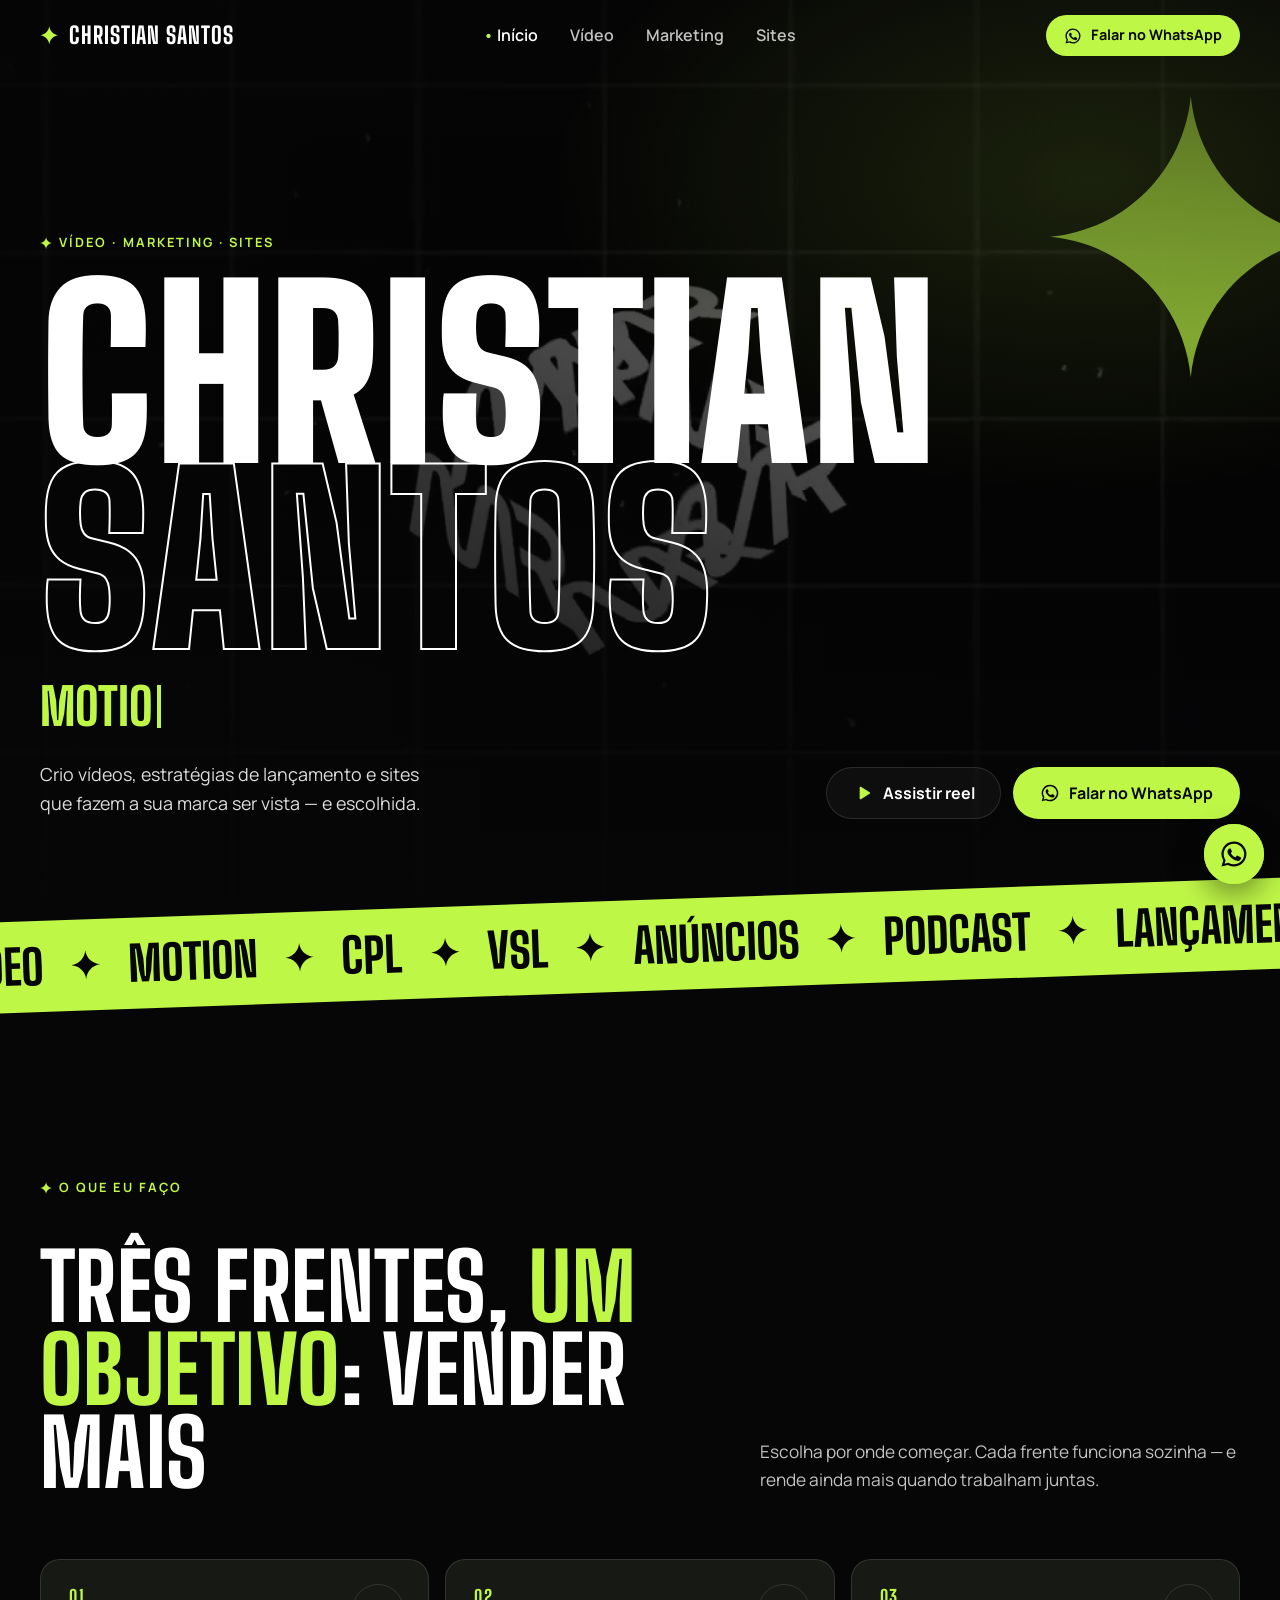
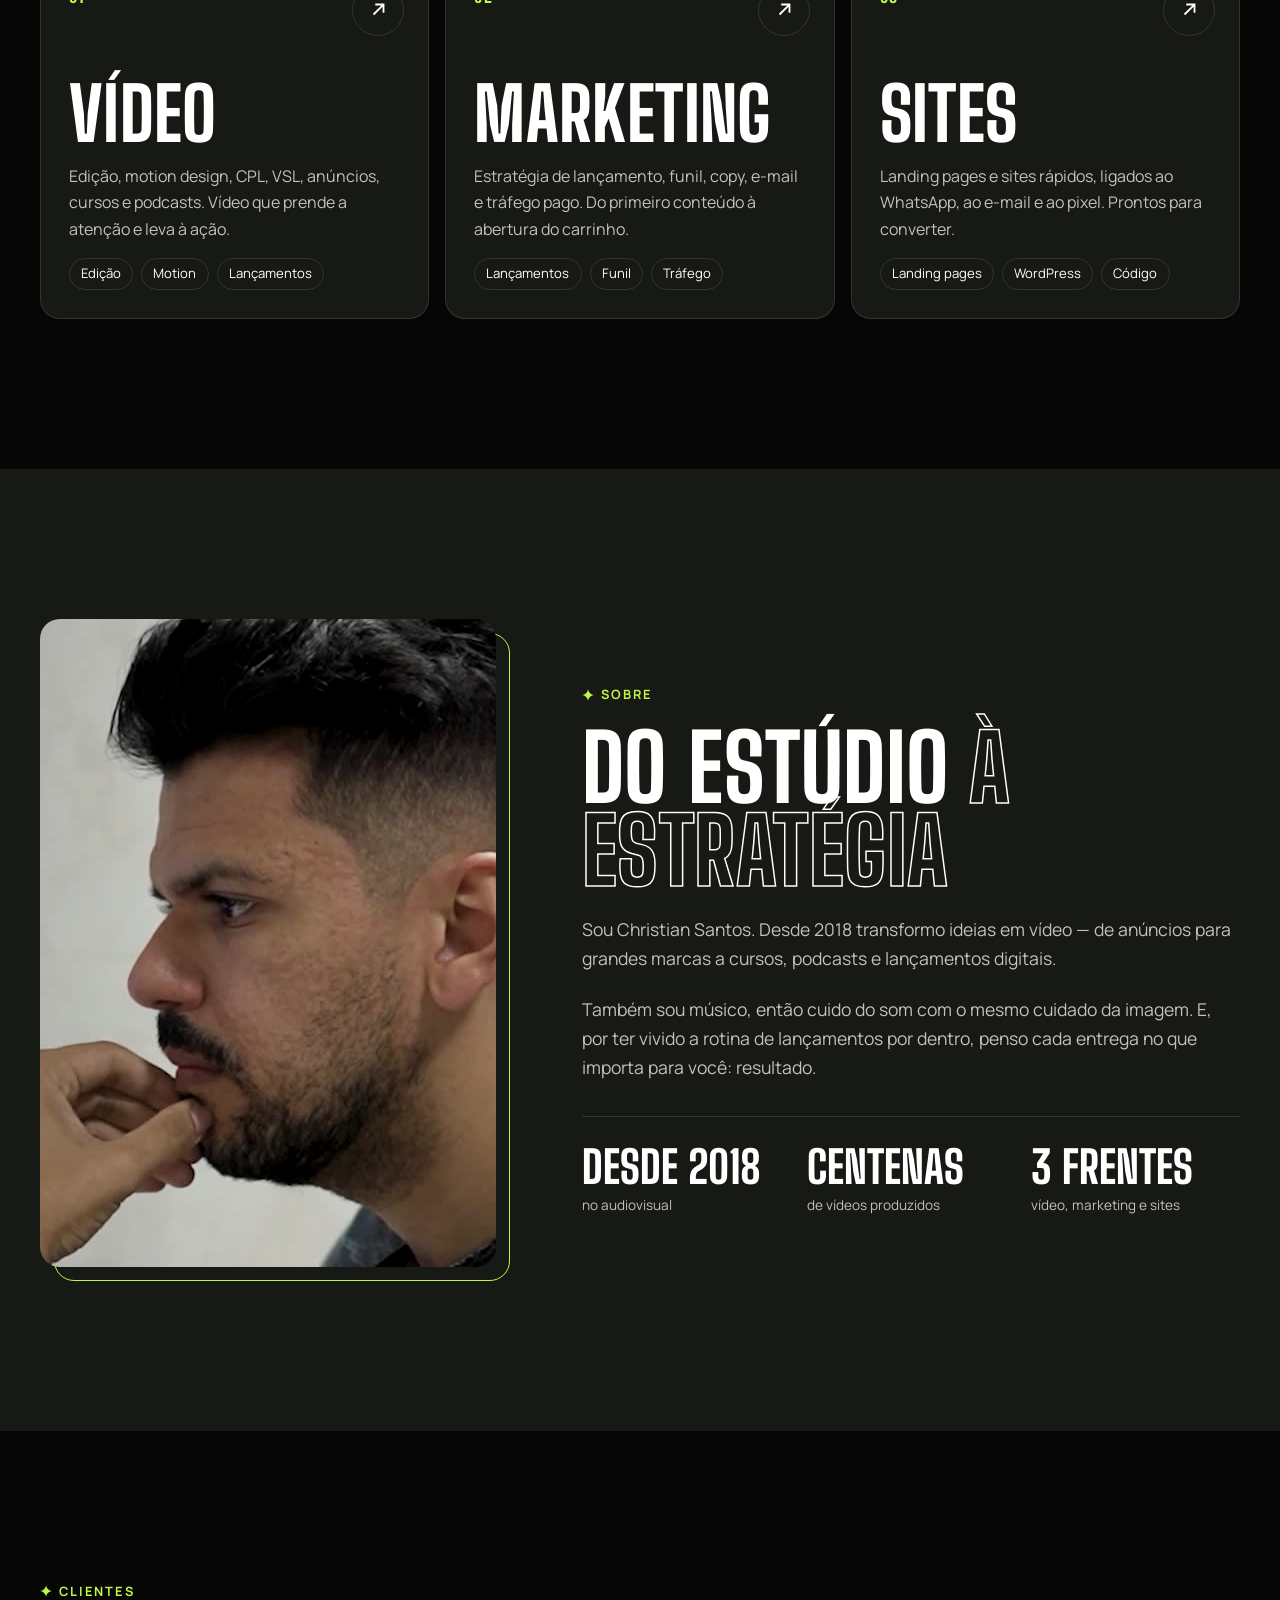
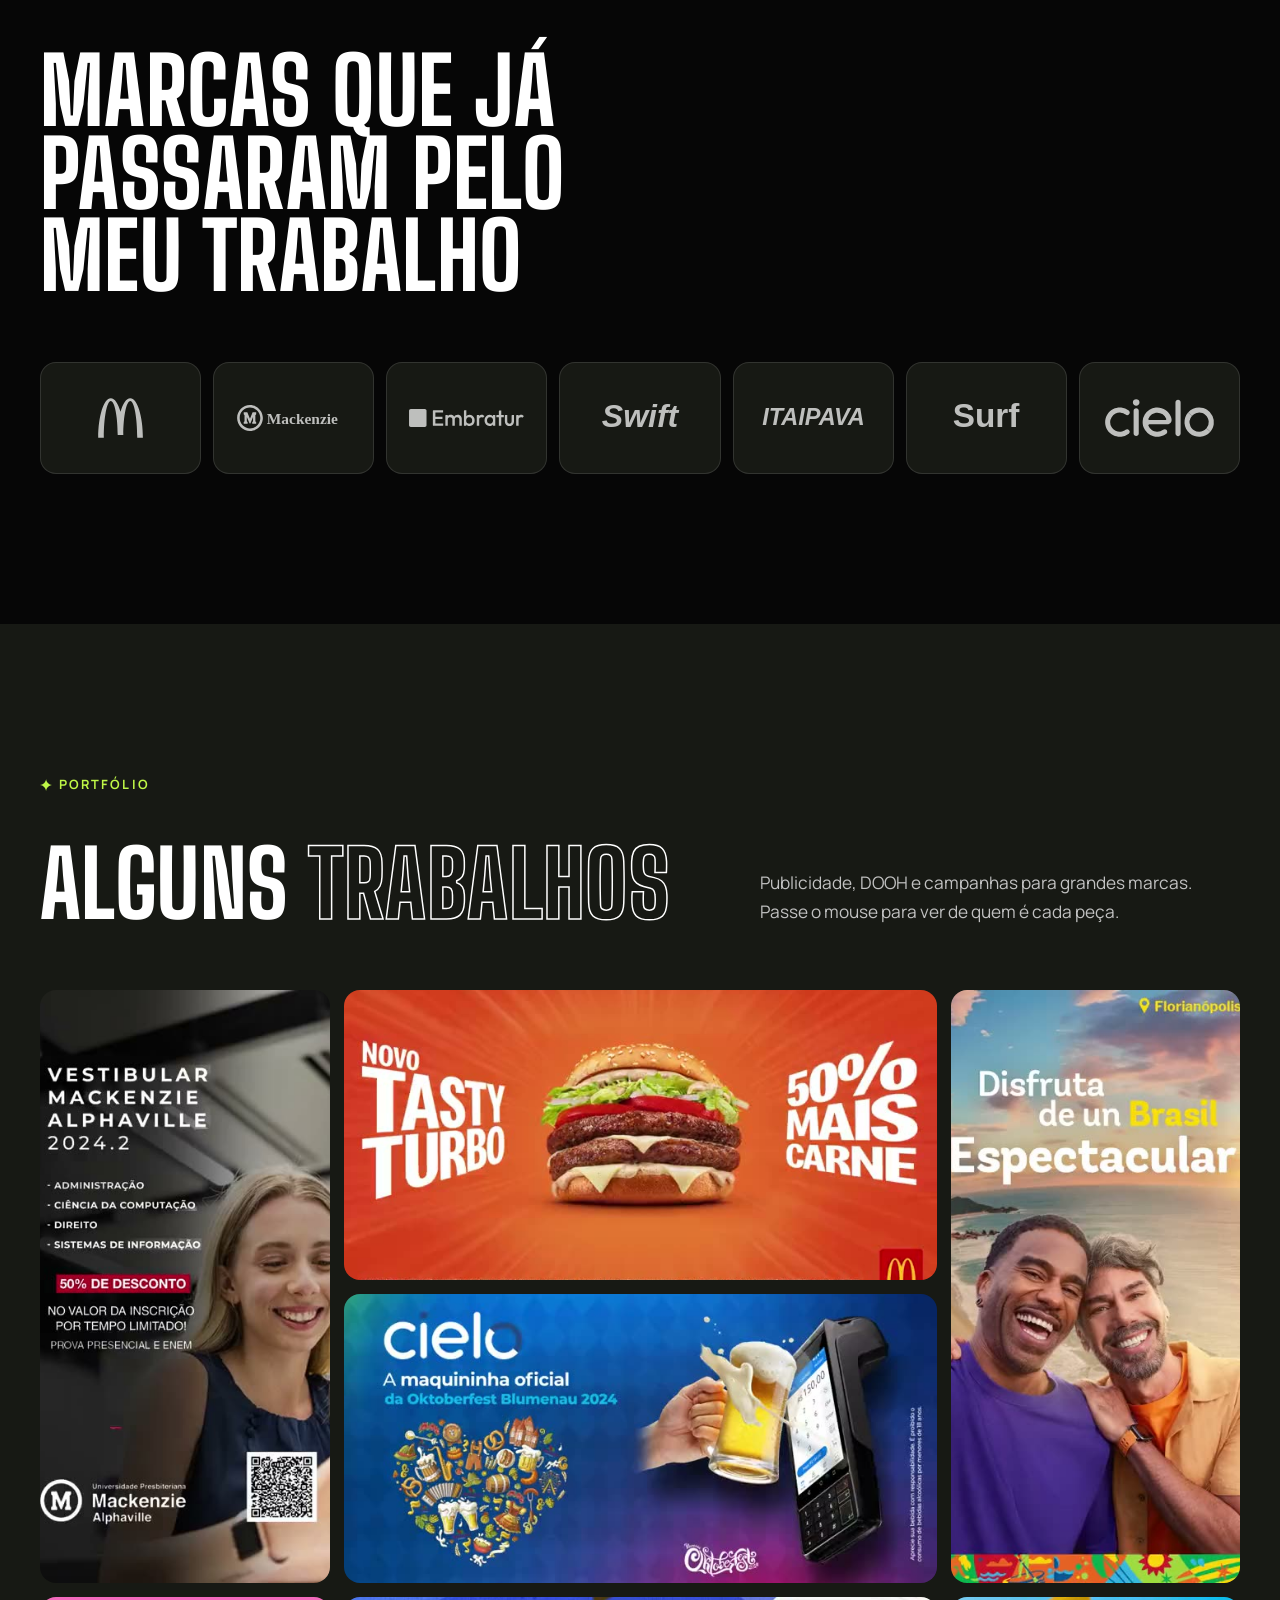
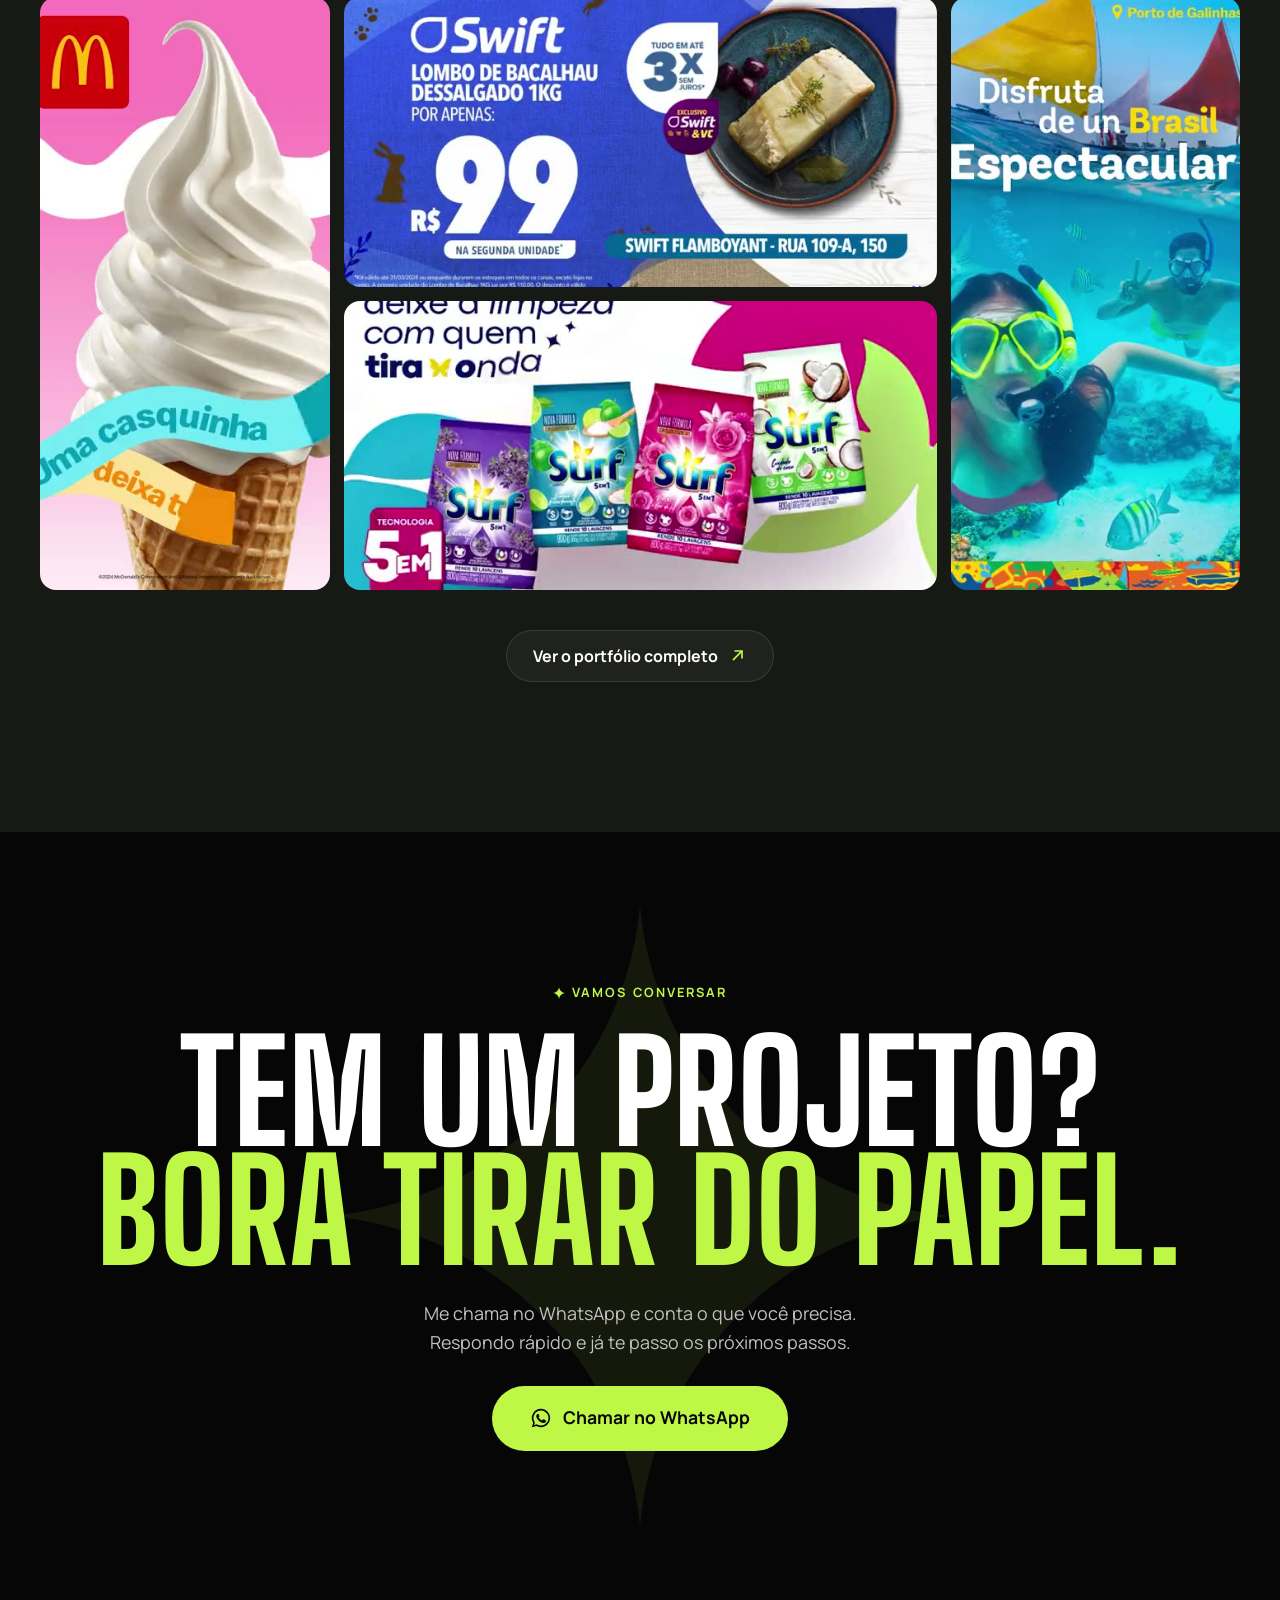
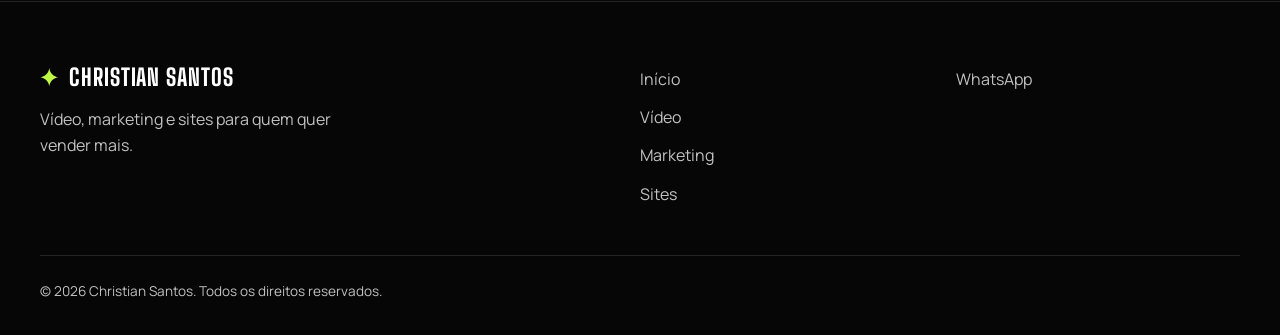
==== commit aa191bec: "feat: página de Vídeo" ====
--- a/index.html
+++ b/index.html
@@ -170,7 +170,7 @@
           <h2>Alguns <span class="contorno">trabalhos</span></h2>
           <p>Publicidade, DOOH e campanhas para grandes marcas. Passe o mouse para ver de quem é cada peça.</p>
         </div>
-        <div class="mosaico mosaico--4" data-mosaico></div>
+        <div class="mosaico" data-mosaico></div>
         <div class="portfolio-rodape">
           <a class="botao botao--fantasma" href="video/#portfolio">Ver o portfólio completo<svg class="icone"><use href="#i-seta"/></svg></a>
         </div>
--- a/assets/css/style.css
+++ b/assets/css/style.css
@@ -212,6 +212,17 @@
   .capa-rodape { grid-template-columns: 1fr auto; align-items: end; }
 }
 
+.capa--servico { min-height: 92svh; }
+.capa--servico h1 { font-size: clamp(3.6rem, 15vw, 10.5rem); line-height: .84; }
+.capa--sem-video { min-height: 82svh; }
+.capa--sem-video::before {
+  content: ''; position: absolute; inset: 0; z-index: -2;
+  background:
+    radial-gradient(50% 60% at 80% 30%, rgba(191, 247, 71, .16), transparent 70%),
+    repeating-linear-gradient(90deg, rgba(193, 193, 193, .05) 0 1px, transparent 1px 120px),
+    repeating-linear-gradient(0deg, rgba(193, 193, 193, .05) 0 1px, transparent 1px 120px);
+}
+
 /* ---------- Faixa correndo ---------- */
 
 .faixa-secao { overflow: hidden; padding-block: 36px; margin-top: -36px; position: relative; z-index: 2; }
@@ -227,6 +238,17 @@
   font: 800 clamp(1.8rem, 4vw, 3rem)/1 var(--fonte-titulo); text-transform: uppercase; white-space: nowrap;
 }
 .faixa-grupo .icone { width: .6em; height: .6em; }
+
+.faixa--escura {
+  width: 100%; margin: 0; transform: none;
+  background: transparent; color: var(--titulo);
+  border-block: 1px solid var(--borda);
+}
+.faixa--escura .faixa-trilho { animation-duration: 40s; }
+.faixa--escura .faixa-grupo { font-size: clamp(1.5rem, 3vw, 2.2rem); padding-block: .7em; }
+.faixa--escura .icone { color: var(--destaque); }
+.ferramentas { padding-block: 0; }
+.ferramentas .sobretitulo { display: flex; justify-content: center; margin-bottom: 20px; }
 
 /* ---------- Seções ---------- */
 
@@ -278,6 +300,66 @@
 }
 .frente-seta .icone { width: 22px; height: 22px; }
 .frente:hover .frente-seta { background: var(--destaque); color: var(--fundo); transform: rotate(45deg); }
+
+/* ---------- Serviços de cada página ---------- */
+
+.servicos { display: grid; gap: 16px; }
+@media (min-width: 640px) { .servicos { grid-template-columns: repeat(2, 1fr); } }
+@media (min-width: 1000px) { .servicos { grid-template-columns: repeat(3, 1fr); } }
+
+.servico {
+  display: grid; align-content: start; gap: 14px;
+  padding: 28px;
+  background: var(--bloco); border: 1px solid var(--borda); border-radius: var(--raio);
+  transition: border-color .35s, transform .35s var(--suave);
+}
+.servico:hover { border-color: rgba(191, 247, 71, .5); transform: translateY(-3px); }
+.servico-numero { font: 800 1rem/1 var(--fonte-titulo); color: var(--destaque); letter-spacing: .1em; }
+.servico h3 { font-size: clamp(1.8rem, 3vw, 2.3rem); }
+
+/* ---------- Reel na página ---------- */
+
+.reel-player { position: relative; }
+.reel-player::before {
+  content: ''; position: absolute; inset: -1px; z-index: -1;
+  border-radius: 17px; background: linear-gradient(135deg, var(--destaque), transparent 40%);
+  opacity: .5;
+}
+.reel-player { isolation: isolate; }
+
+/* ---------- Como funciona ---------- */
+
+.passos { display: grid; gap: 16px; padding: 0; margin: 0; list-style: none; counter-reset: passo; }
+@media (min-width: 640px) { .passos { grid-template-columns: repeat(2, 1fr); } }
+@media (min-width: 1000px) { .passos { grid-template-columns: repeat(4, 1fr); } }
+.passos li {
+  counter-increment: passo;
+  display: grid; align-content: start; gap: 10px;
+  padding-top: 24px; border-top: 1px solid var(--borda);
+}
+.passos li::before {
+  content: '0' counter(passo);
+  font: 900 4rem/1 var(--fonte-titulo);
+  color: transparent; -webkit-text-stroke: 1.5px var(--destaque);
+}
+.passos h3 { font-size: 1.6rem; }
+
+/* ---------- Outras frentes ---------- */
+
+.outras { display: grid; gap: 16px; width: 100%; margin-top: 24px; }
+@media (min-width: 700px) { .outras { grid-template-columns: repeat(2, 1fr); } }
+.outra {
+  display: flex; align-items: center; justify-content: space-between; gap: 16px;
+  padding: 24px 28px; text-align: left;
+  background: var(--bloco); border: 1px solid var(--borda); border-radius: var(--raio);
+  text-decoration: none;
+  transition: border-color .35s;
+}
+.outra span { display: block; font-size: .85rem; }
+.outra strong { display: block; font: 800 2.2rem/1 var(--fonte-titulo); text-transform: uppercase; color: var(--titulo); }
+.outra .frente-seta { position: static; flex: none; }
+.outra:hover { border-color: var(--destaque); }
+.outra:hover .frente-seta { background: var(--destaque); color: var(--fundo); transform: rotate(45deg); }
 
 /* ---------- Sobre ---------- */
 
@@ -345,11 +427,20 @@
   grid-auto-flow: dense;
   gap: var(--vao);
 }
-@media (min-width: 640px) { .mosaico { --colunas: 4; } }
-@media (min-width: 1100px) {
-  .mosaico { --colunas: 6; --vao: 14px; }
-  .mosaico--4 { --colunas: 4; }
-}
+@media (min-width: 640px) { .mosaico { --colunas: 4; --vao: 14px; } }
+
+.mosaico-cta {
+  grid-column: span 2;
+  display: grid; align-content: center; justify-items: start; gap: 14px;
+  padding: clamp(20px, 3vw, 36px);
+  background: var(--destaque); color: var(--fundo); border-radius: 16px;
+  text-decoration: none;
+  transition: transform .35s var(--suave);
+}
+.mosaico-cta strong { font: 900 clamp(1.8rem, 3.6vw, 3.2rem)/.9 var(--fonte-titulo); text-transform: uppercase; }
+.mosaico-cta span { display: inline-flex; align-items: center; gap: .5em; font-weight: 700; }
+.mosaico-cta .icone { width: 1.2em; height: 1.2em; }
+.mosaico-cta:hover { transform: scale(.98); }
 
 .peca {
   position: relative; overflow: hidden; margin: 0;
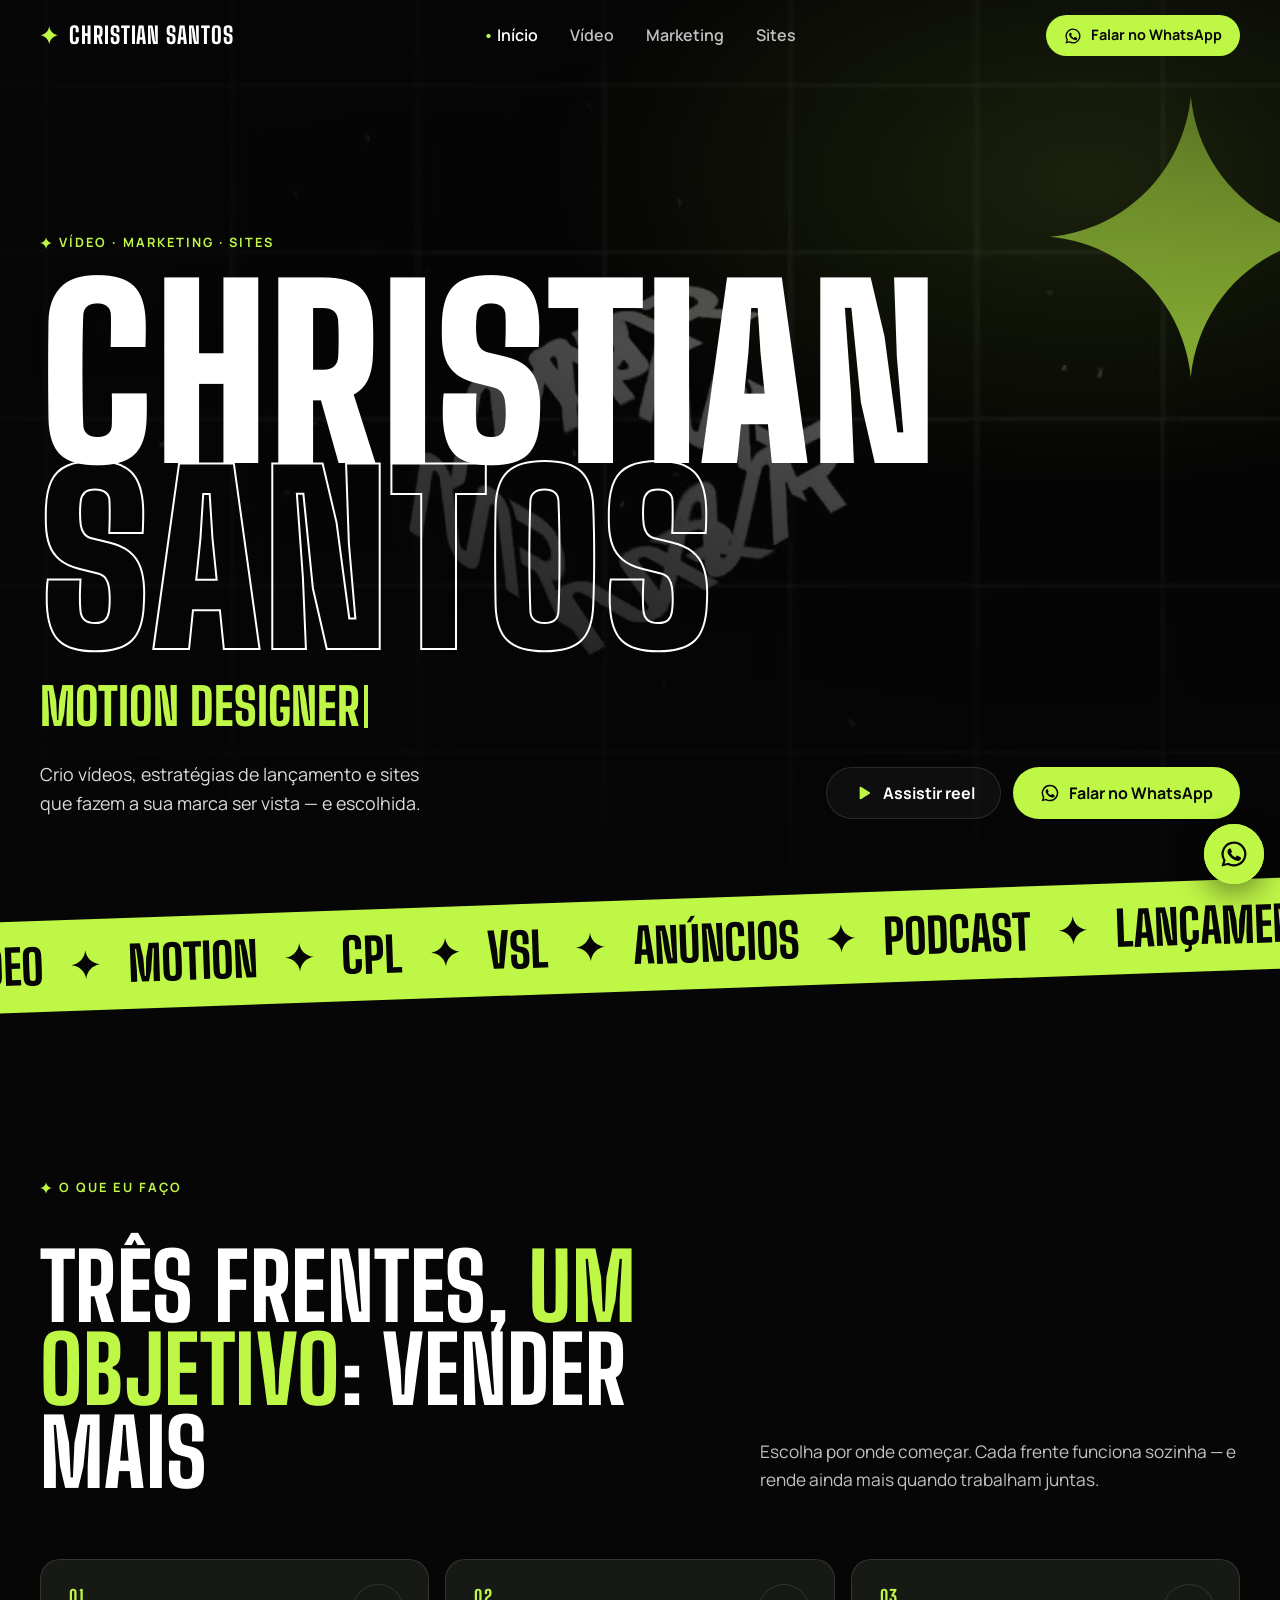
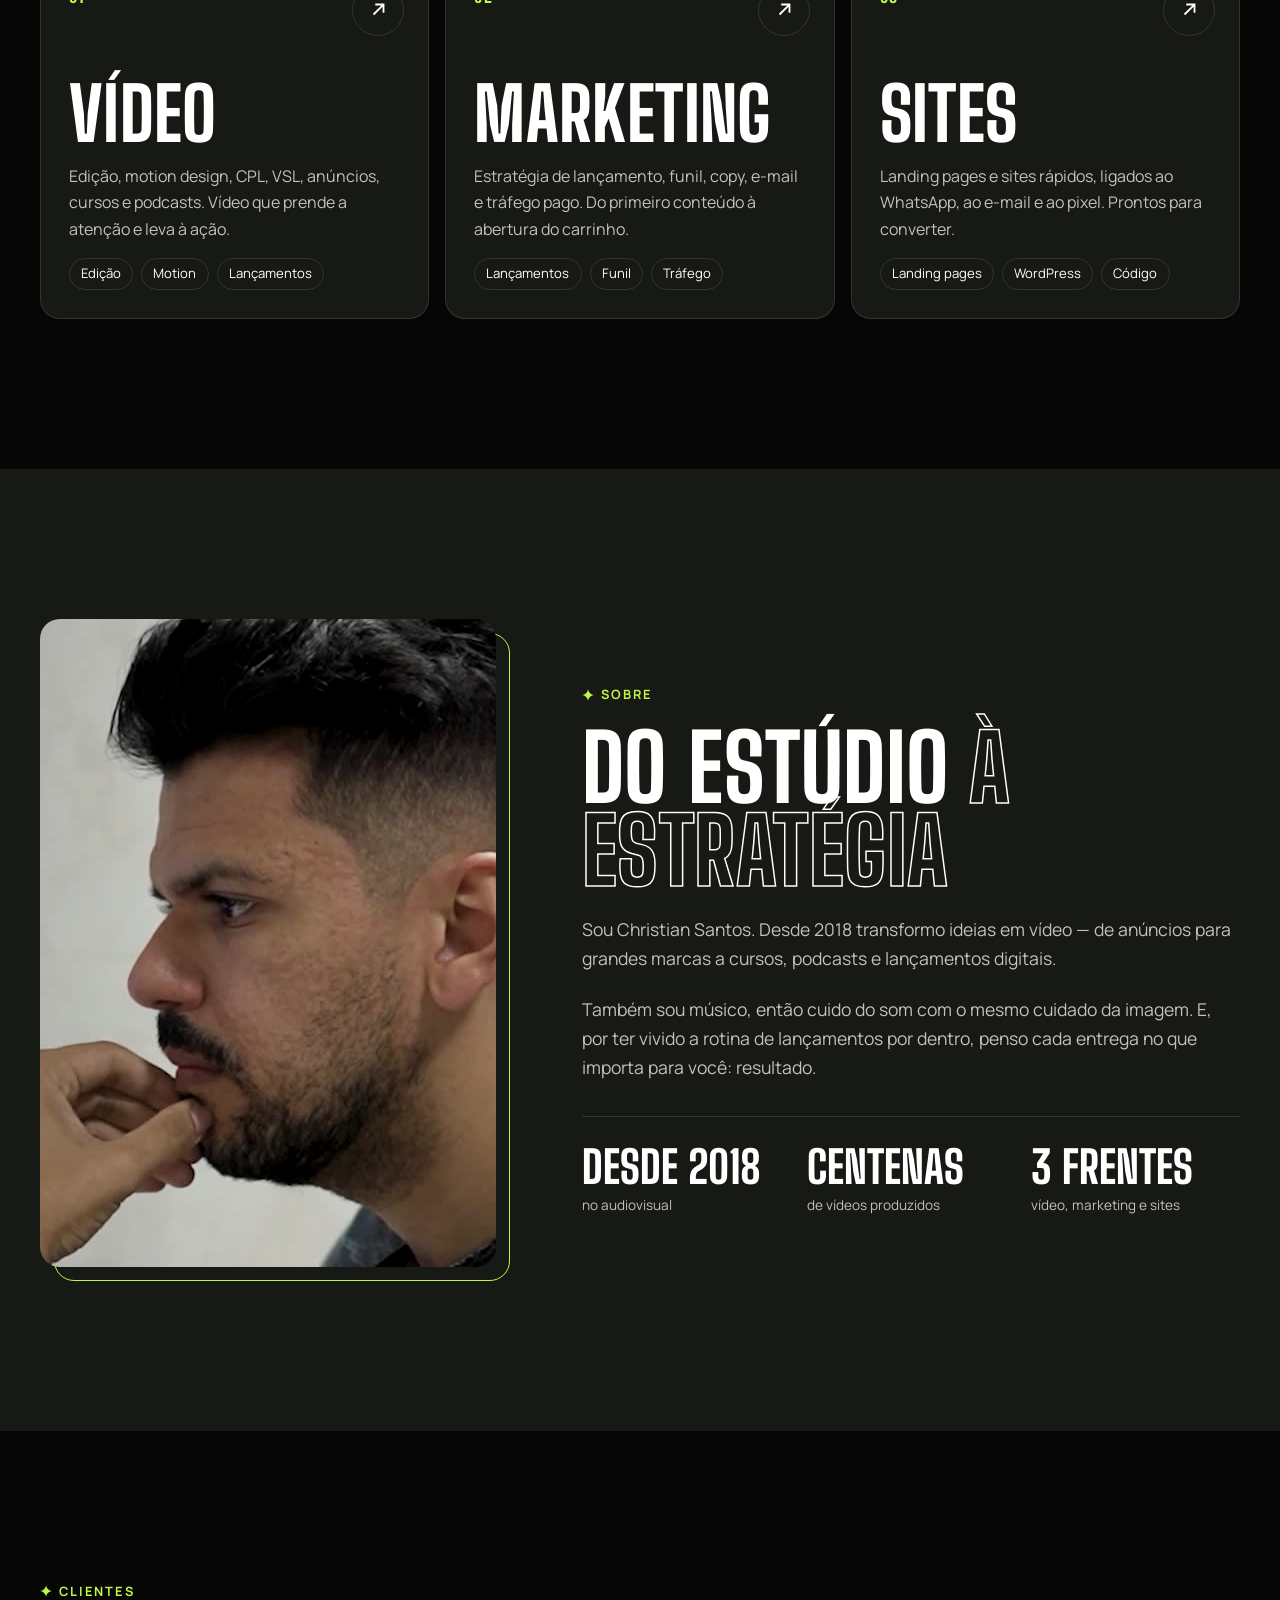
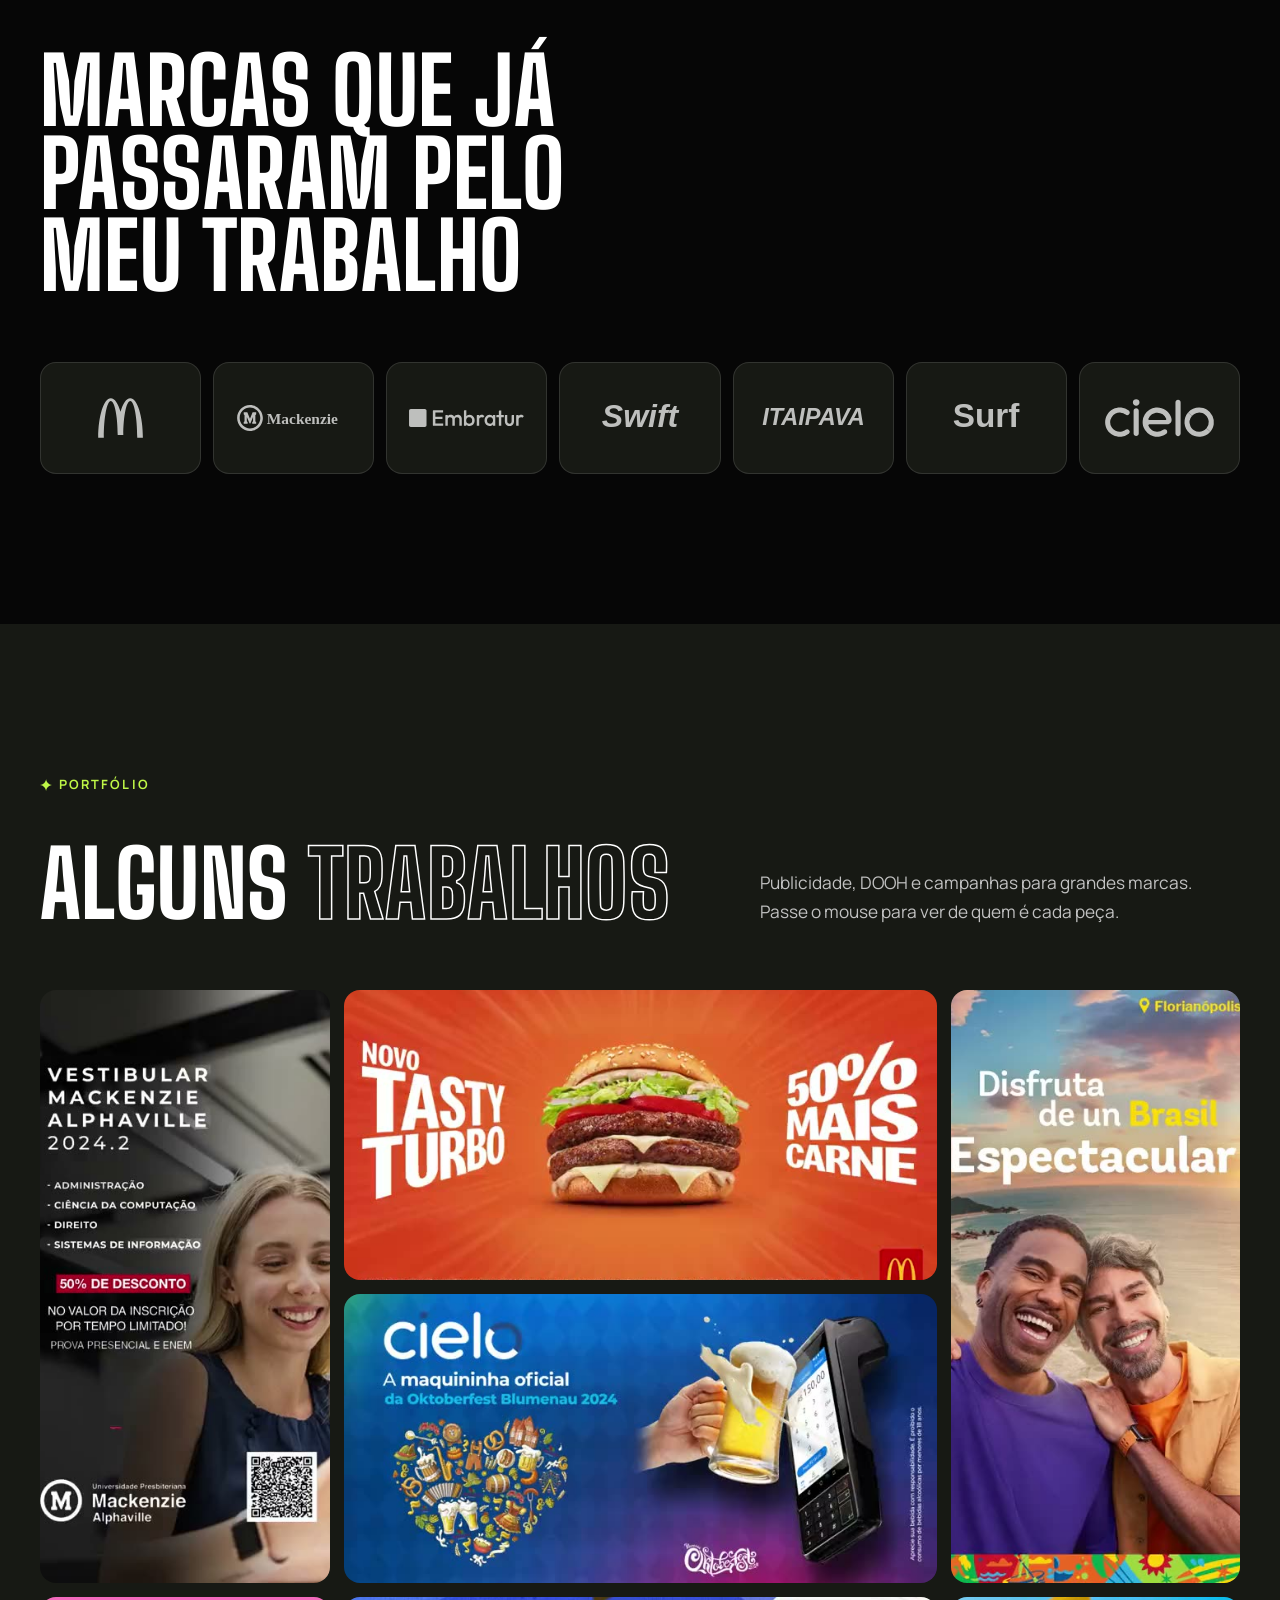
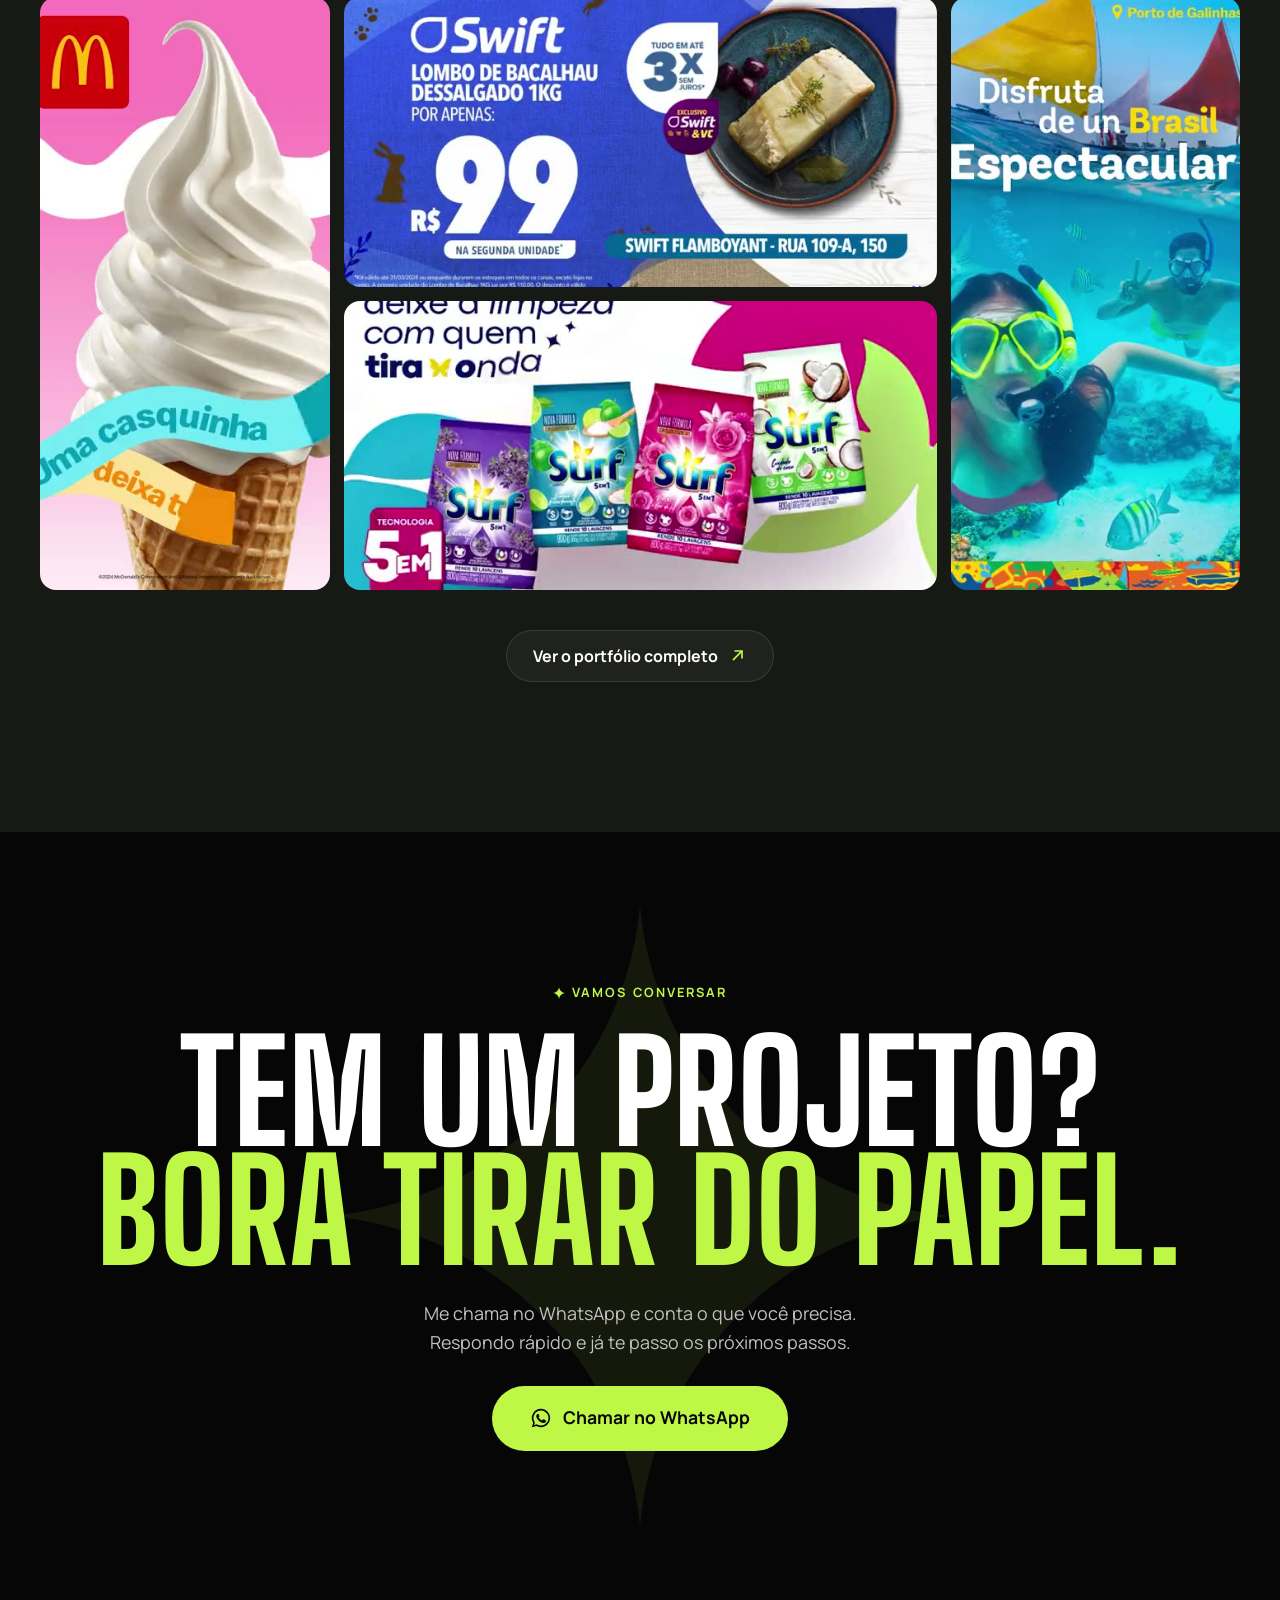
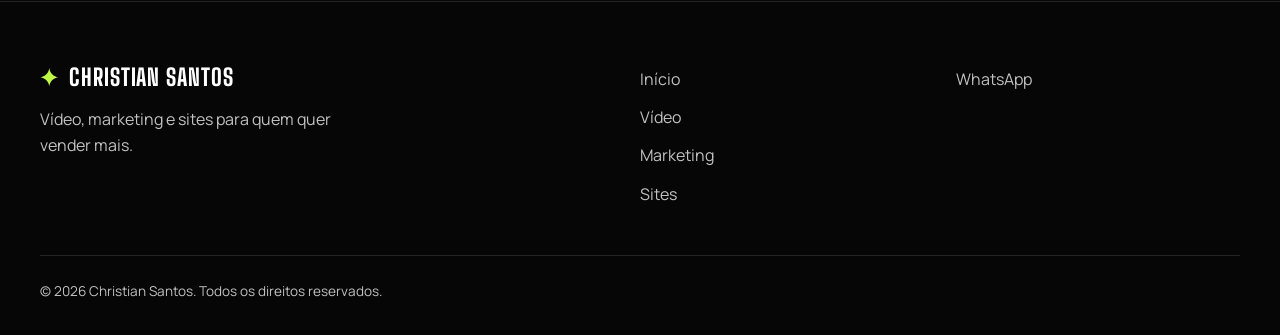
==== commit 3bef6807: "feat: metatags de compartilhamento e verificação final" ====
--- a/index.html
+++ b/index.html
@@ -6,6 +6,15 @@
   <title>Christian Santos · Vídeo, Marketing e Sites</title>
   <meta name="description" content="Christian Santos — editor de vídeo, motion designer e estrategista digital. Vídeos, lançamentos e sites que fazem sua marca vender. Fale comigo no WhatsApp.">
   <meta name="theme-color" content="#060606">
+  <meta property="og:type" content="website">
+  <meta property="og:locale" content="pt_BR">
+  <meta property="og:title" content="Christian Santos · Vídeo, Marketing e Sites">
+  <meta property="og:description" content="Christian Santos — editor de vídeo, motion designer e estrategista digital. Vídeos, lançamentos e sites que fazem sua marca vender. Fale comigo no WhatsApp.">
+  <meta property="og:url" content="https://USUARIO.github.io/christian-santos/">
+  <meta property="og:image" content="https://USUARIO.github.io/christian-santos/assets/img/compartilhar.jpg">
+  <meta property="og:image:width" content="1200">
+  <meta property="og:image:height" content="630">
+  <meta name="twitter:card" content="summary_large_image">
   <link rel="icon" href="assets/img/favicon.svg" type="image/svg+xml">
   <link rel="preconnect" href="https://fonts.googleapis.com">
   <link rel="preconnect" href="https://fonts.gstatic.com" crossorigin>
--- a/assets/css/style.css
+++ b/assets/css/style.css
@@ -304,8 +304,15 @@
 /* ---------- Serviços de cada página ---------- */
 
 .servicos { display: grid; gap: 16px; }
-@media (min-width: 640px) { .servicos { grid-template-columns: repeat(2, 1fr); } }
-@media (min-width: 1000px) { .servicos { grid-template-columns: repeat(3, 1fr); } }
+/* O último card ocupa a linha inteira quando sobraria sozinho. */
+@media (min-width: 640px) and (max-width: 999px) {
+  .servicos { grid-template-columns: repeat(2, 1fr); }
+  .servico:last-child:nth-child(odd) { grid-column: 1 / -1; }
+}
+@media (min-width: 1000px) {
+  .servicos { grid-template-columns: repeat(3, 1fr); }
+  .servico:last-child:nth-child(3n + 1) { grid-column: 1 / -1; }
+}
 
 .servico {
   display: grid; align-content: start; gap: 14px;
@@ -316,6 +323,18 @@
 .servico:hover { border-color: rgba(191, 247, 71, .5); transform: translateY(-3px); }
 .servico-numero { font: 800 1rem/1 var(--fonte-titulo); color: var(--destaque); letter-spacing: .1em; }
 .servico h3 { font-size: clamp(1.8rem, 3vw, 2.3rem); }
+
+.credibilidade .numeros {
+  grid-template-columns: repeat(auto-fit, minmax(140px, 1fr));
+  margin-top: 0; border-top: 0; padding-top: 0;
+}
+.credibilidade .numeros strong { font-size: clamp(2rem, 5.5vw, 4rem); color: var(--destaque); }
+
+.diferenciais { display: grid; gap: 16px; padding: 0; margin: 0; list-style: none; }
+@media (min-width: 900px) { .diferenciais { grid-template-columns: repeat(3, 1fr); } }
+.diferenciais li { display: grid; align-content: start; gap: 12px; padding: 28px; border: 1px solid var(--borda); border-radius: var(--raio); }
+.diferenciais .icone { width: 28px; height: 28px; color: var(--destaque); }
+.diferenciais h3 { font-size: 1.7rem; }
 
 /* ---------- Reel na página ---------- */
 
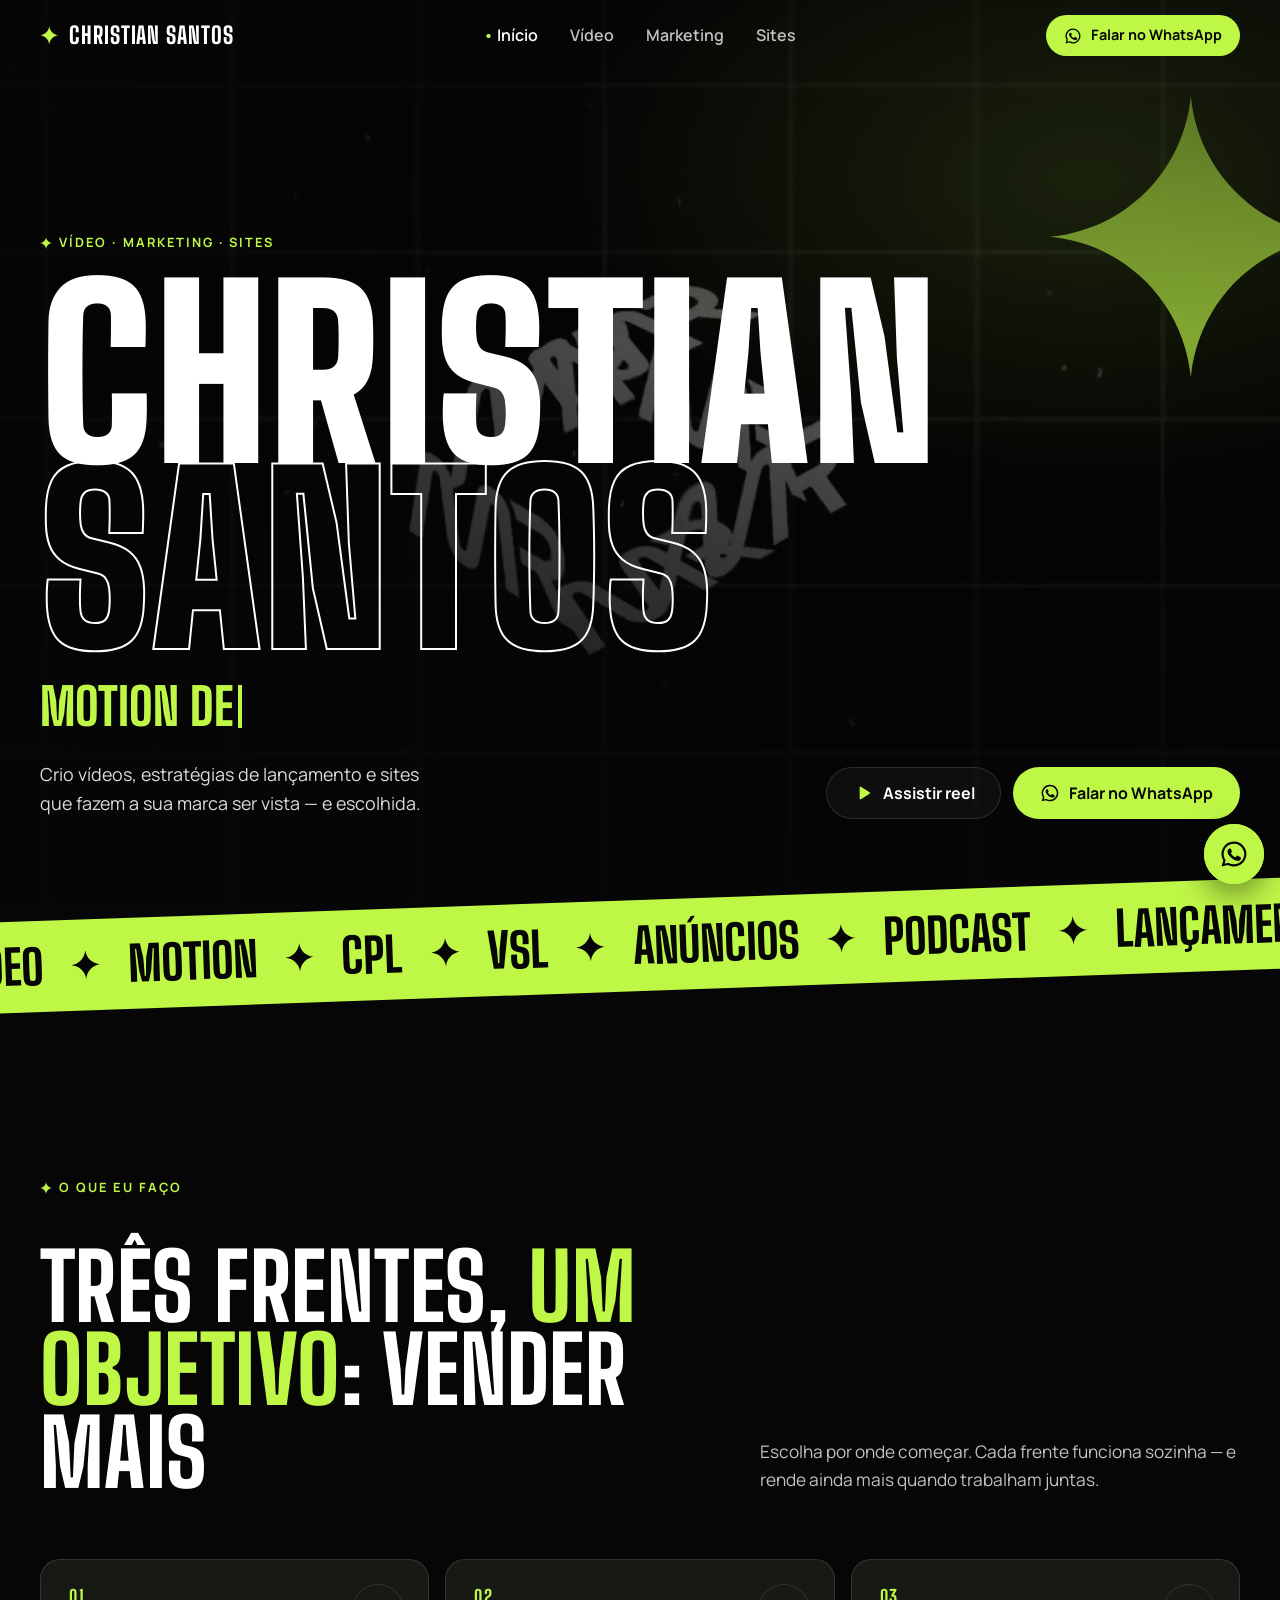
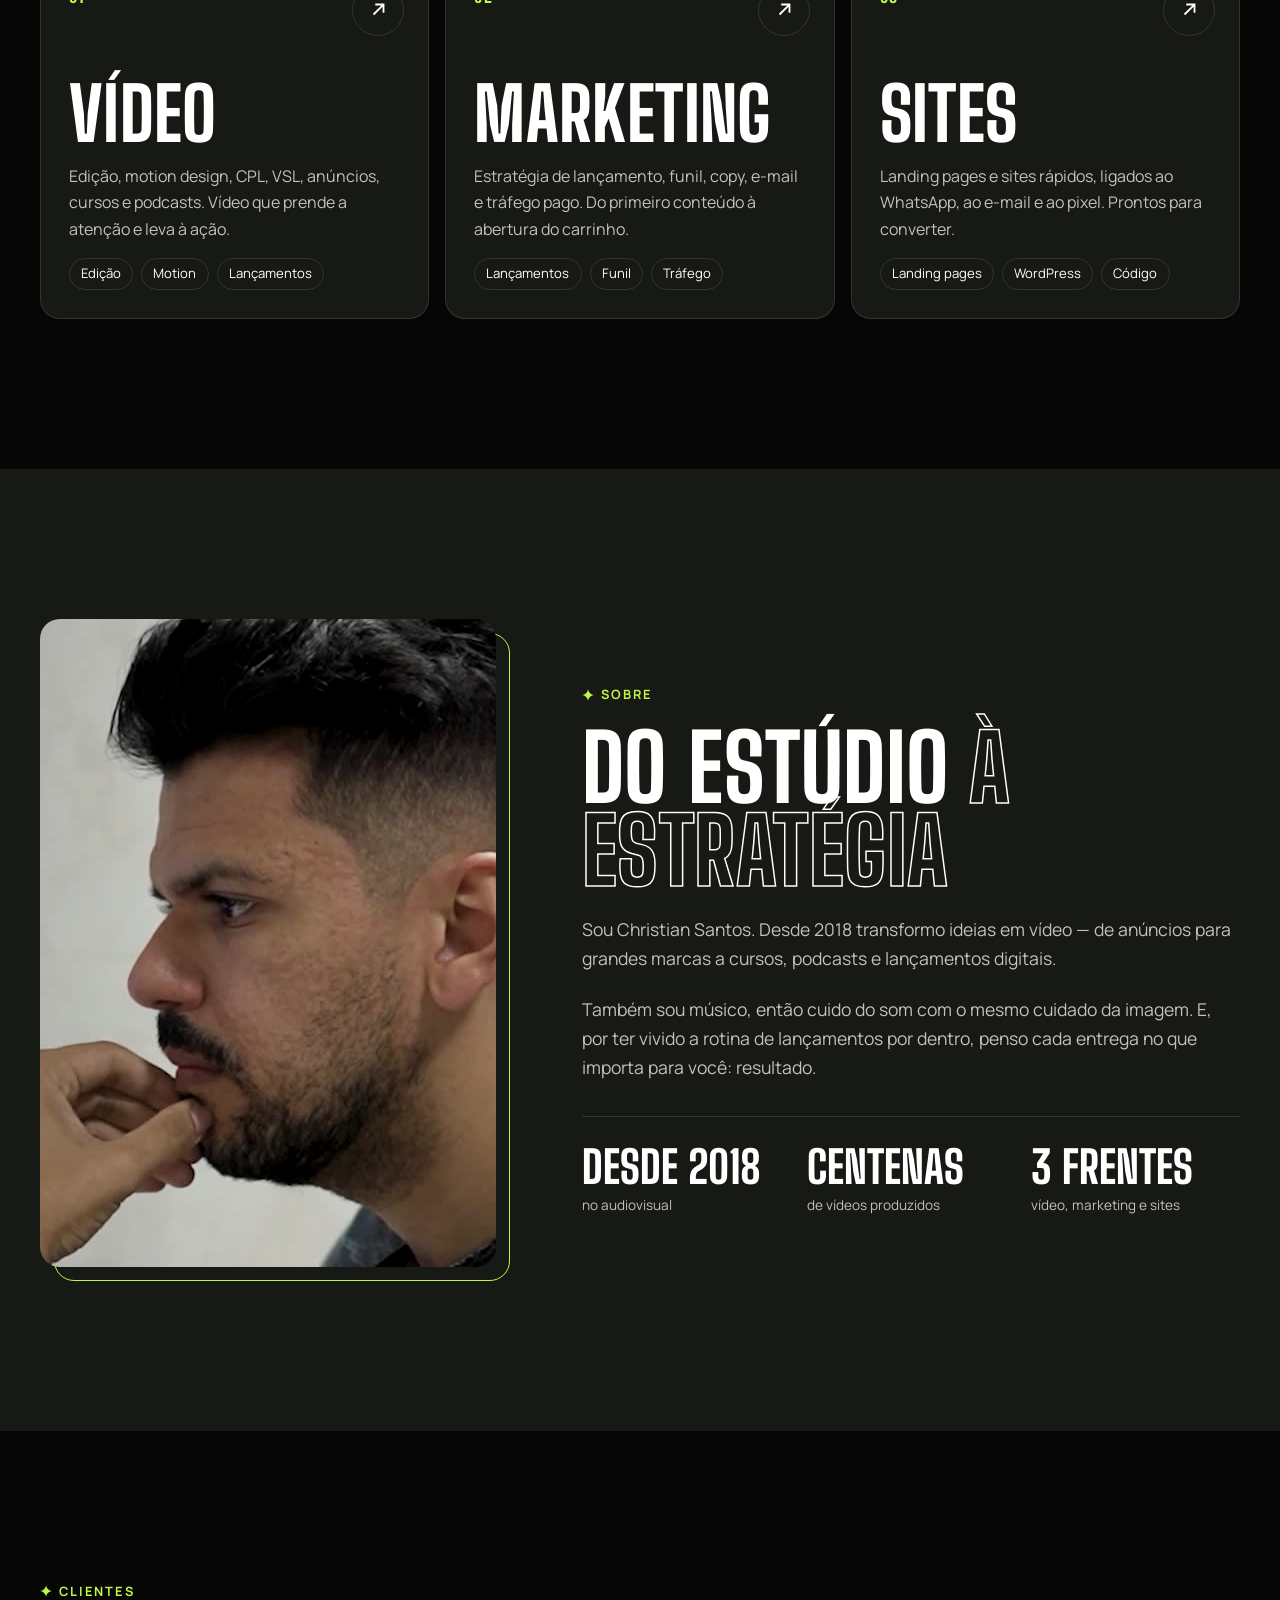
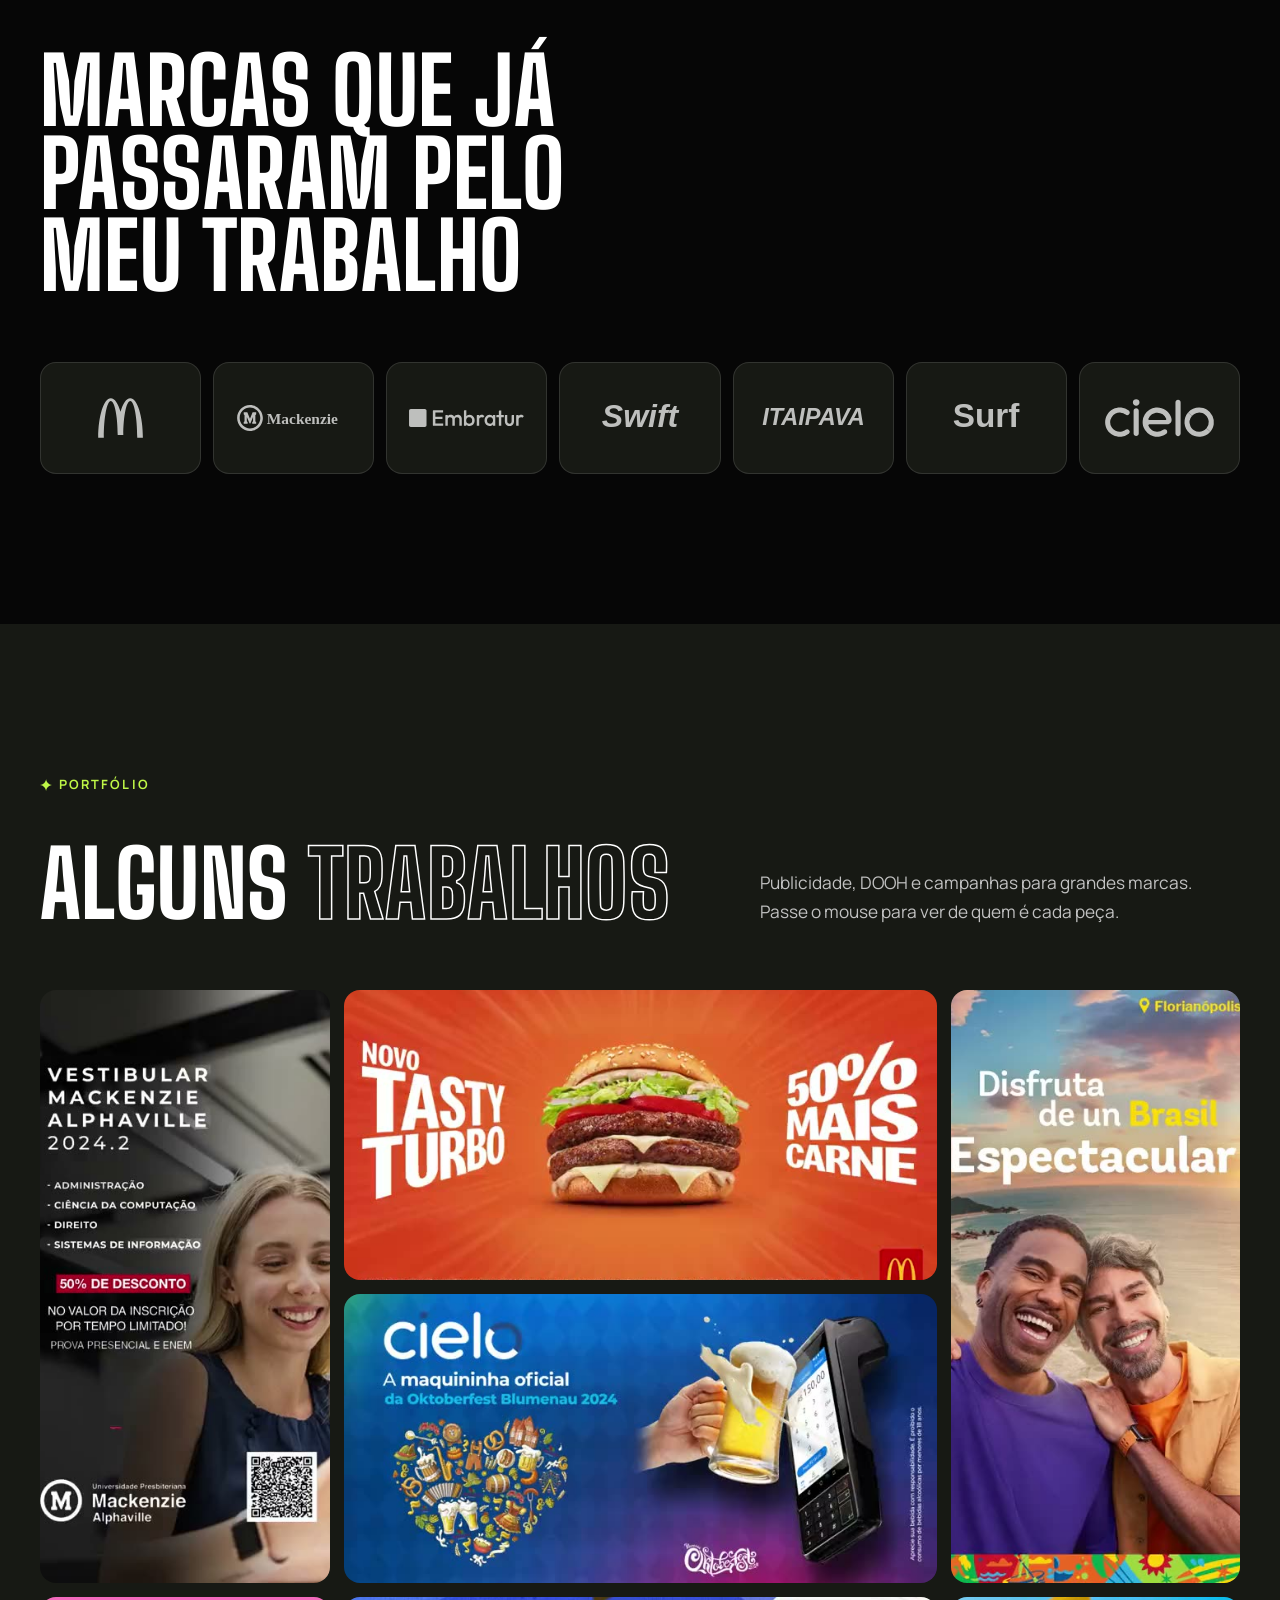
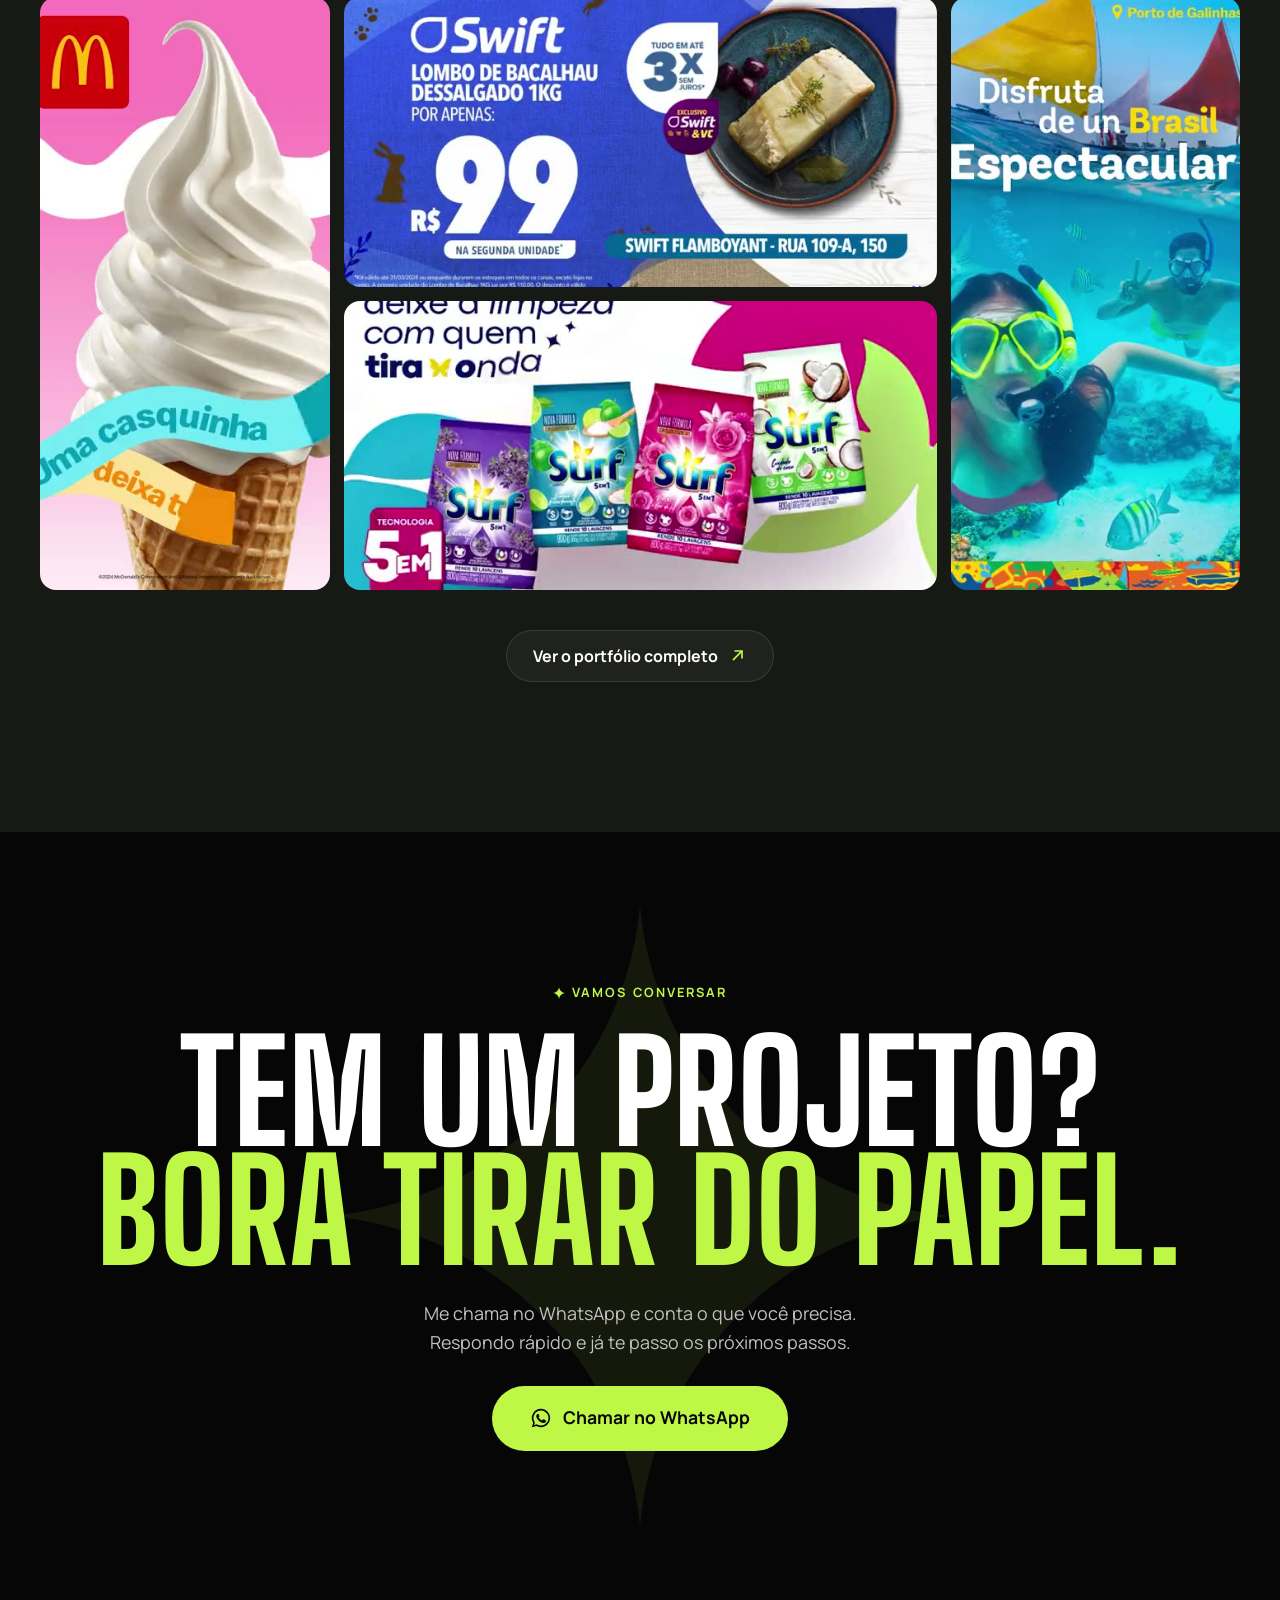
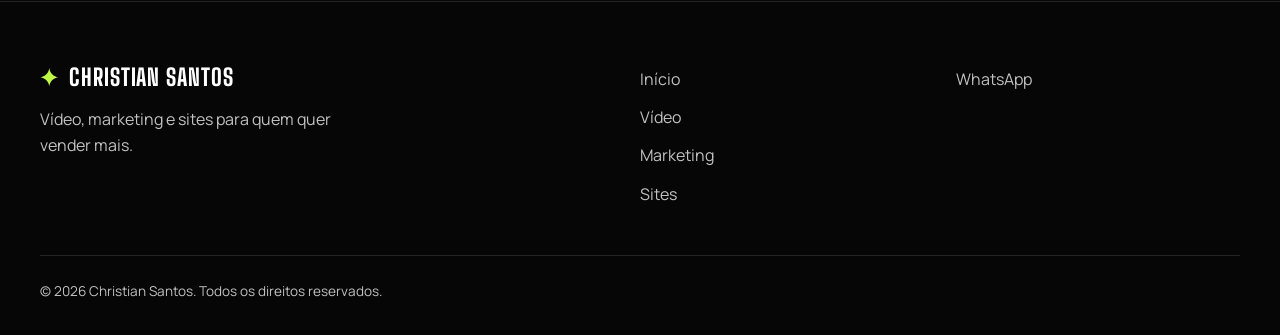
==== commit ce7ba53e: "fix: imagem de compartilhamento agora é a hero do site com o nome Co-Authored-By: Claude Sonnet 5.5 " ====
--- a/index.html
+++ b/index.html
@@ -10,11 +10,12 @@
   <meta property="og:locale" content="pt_BR">
   <meta property="og:title" content="Christian Santos · Vídeo, Marketing e Sites">
   <meta property="og:description" content="Christian Santos — editor de vídeo, motion designer e estrategista digital. Vídeos, lançamentos e sites que fazem sua marca vender. Fale comigo no WhatsApp.">
-  <meta property="og:url" content="https://USUARIO.github.io/christian-santos/">
-  <meta property="og:image" content="https://USUARIO.github.io/christian-santos/assets/img/compartilhar.jpg">
+  <meta property="og:url" content="https://cfrancez.github.io/christian-santos/">
+  <meta property="og:image" content="https://cfrancez.github.io/christian-santos/assets/img/compartilhar.jpg?v=2">
   <meta property="og:image:width" content="1200">
   <meta property="og:image:height" content="630">
   <meta name="twitter:card" content="summary_large_image">
+  <meta name="twitter:image" content="https://cfrancez.github.io/christian-santos/assets/img/compartilhar.jpg?v=2">
   <link rel="icon" href="assets/img/favicon.svg" type="image/svg+xml">
   <link rel="preconnect" href="https://fonts.googleapis.com">
   <link rel="preconnect" href="https://fonts.gstatic.com" crossorigin>
--- a/assets/css/style.css
+++ b/assets/css/style.css
@@ -111,17 +111,26 @@
   transition: background .3s, border-color .3s;
   border-bottom: 1px solid transparent;
 }
-.topo--rolado, .topo--aberto {
+.topo--rolado {
   background: rgba(6, 6, 6, .86);
   -webkit-backdrop-filter: blur(14px);
   backdrop-filter: blur(14px);
   border-bottom-color: var(--borda);
 }
+/* Com o menu aberto, nada de backdrop-filter: ele faria o painel (position: fixed)
+   se posicionar dentro do cabeçalho, em vez de cobrir a tela inteira. */
+.topo--aberto {
+  background: var(--fundo);
+  -webkit-backdrop-filter: none;
+  backdrop-filter: none;
+  border-bottom-color: var(--borda);
+}
 .topo .container { display: flex; align-items: center; justify-content: space-between; gap: 24px; }
 
 .marca {
   display: inline-flex; align-items: center; gap: .45em;
-  font: 800 1.45rem/1 var(--fonte-titulo); letter-spacing: .04em; text-transform: uppercase;
+  font: 800 clamp(1.1rem, 4.6vw, 1.45rem)/1 var(--fonte-titulo); letter-spacing: .04em; text-transform: uppercase;
+  white-space: nowrap;
   color: var(--titulo); text-decoration: none;
 }
 .marca .icone { color: var(--destaque); width: .8em; height: .8em; }
@@ -139,7 +148,9 @@
 .topo-cta span { display: none; }
 
 .menu-botao {
-  display: grid; place-items: center; gap: 6px;
+  /* place-content: center impede as 2 linhas da grade de esticarem — sem isso os traços
+     ficam longe um do outro e o X vira ">". */
+  display: grid; place-items: center; place-content: center; gap: 6px;
   width: 44px; height: 44px; padding: 0;
   background: transparent; border: 1px solid var(--borda); border-radius: 50%; cursor: pointer;
 }
@@ -213,7 +224,7 @@
 }
 
 .capa--servico { min-height: 92svh; }
-.capa--servico h1 { font-size: clamp(3.6rem, 15vw, 10.5rem); line-height: .84; }
+.capa--servico h1 { font-size: clamp(2.6rem, 15vw, 10.5rem); line-height: .84; }
 .capa--sem-video { min-height: 82svh; }
 .capa--sem-video::before {
   content: ''; position: absolute; inset: 0; z-index: -2;
@@ -487,6 +498,54 @@
   .peca:hover figcaption { opacity: 1; transform: none; }
 }
 
+/* Peças clicáveis: vídeo do YouTube (play no centro) ou site (seta no canto). */
+.peca-abrir {
+  position: absolute; inset: 0; z-index: 2;
+  display: grid; place-items: center;
+  padding: 14px; background: transparent; border: 0; border-radius: 16px; cursor: pointer;
+}
+.peca-abrir--site { place-items: start end; }
+.peca-abrir:focus-visible { outline: 2px solid var(--destaque); outline-offset: -2px; }
+.peca-selo {
+  display: grid; place-items: center;
+  width: 56px; height: 56px; border-radius: 50%;
+  background: var(--destaque); color: var(--fundo);
+  box-shadow: 0 10px 30px rgba(0, 0, 0, .45);
+  transition: transform .35s var(--suave);
+}
+.peca-selo .icone { width: 24px; height: 24px; }
+.peca-abrir--site .peca-selo { width: 46px; height: 46px; }
+.peca:hover .peca-selo, .peca-abrir:focus-visible .peca-selo { transform: scale(1.12); }
+.peca:hover .peca-abrir--site .peca-selo { transform: rotate(45deg) scale(1.08); }
+.peca[data-categoria="sites"] img { object-position: top; }
+.peca:focus-within figcaption { opacity: 1; transform: none; }
+
+.youtube-moldura { aspect-ratio: 16 / 9; overflow: hidden; background: #000; border-radius: 16px; }
+.youtube-moldura iframe { display: block; width: 100%; height: 100%; border: 0; }
+
+/* Ferramentas da página de Vídeo: selos no estilo dos ícones da Adobe. */
+/* minmax(0, 1fr): a palavra mais longa ("ILLUSTRATOR") não pode alargar a coluna. */
+.ferramentas-grade { display: grid; grid-template-columns: repeat(2, minmax(0, 1fr)); gap: 16px; padding: 0; margin: 0; list-style: none; }
+@media (min-width: 900px) { .ferramentas-grade { grid-template-columns: repeat(4, minmax(0, 1fr)); } }
+.ferramenta {
+  display: grid; align-content: start; gap: 14px;
+  padding: clamp(16px, 4vw, 24px); background: var(--fundo); border: 1px solid var(--borda); border-radius: var(--raio);
+  transition: transform .35s var(--suave), border-color .35s;
+}
+.ferramenta:hover { transform: translateY(-3px); border-color: rgba(191, 247, 71, .5); }
+.ferramenta-selo {
+  display: grid; place-items: center;
+  width: 64px; height: 64px; border-radius: 14px;
+  font: 800 1.7rem/1 var(--fonte-texto); letter-spacing: -.02em;
+  box-shadow: inset 0 0 0 2px currentColor;
+}
+.ferramenta-selo--pr, .ferramenta-selo--ae { background: #00005B; color: #9999FF; }
+.ferramenta-selo--ps { background: #001E36; color: #31A8FF; }
+.ferramenta-selo--ai { background: #330000; color: #FF9A00; }
+.ferramenta h3 { font-size: clamp(1.05rem, 4.6vw, 1.8rem); }
+@media (min-width: 900px) { .ferramenta h3 { font-size: clamp(1.4rem, 2.4vw, 1.8rem); } }
+.ferramenta p { font-size: .92rem; }
+
 .filtros { display: flex; flex-wrap: wrap; gap: 8px; margin-bottom: 24px; }
 .filtros button {
   padding: .6em 1.15em;
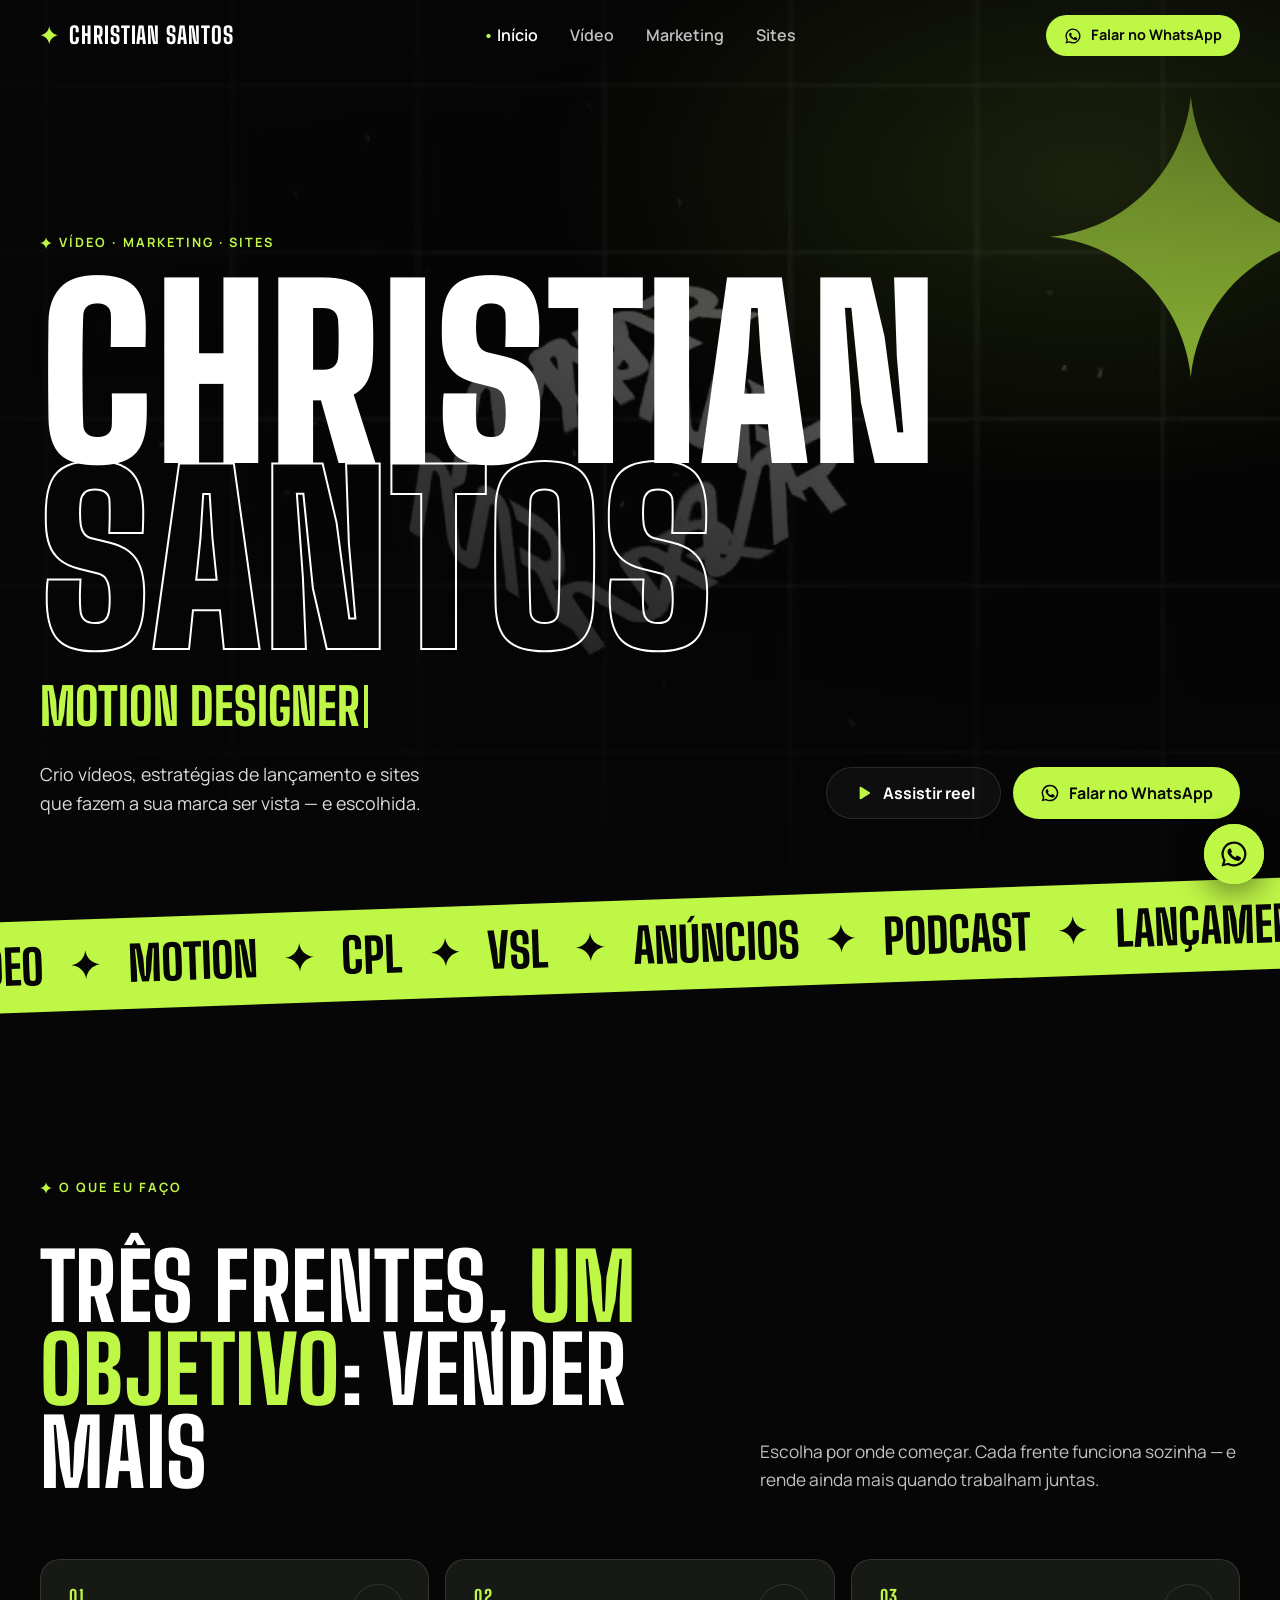
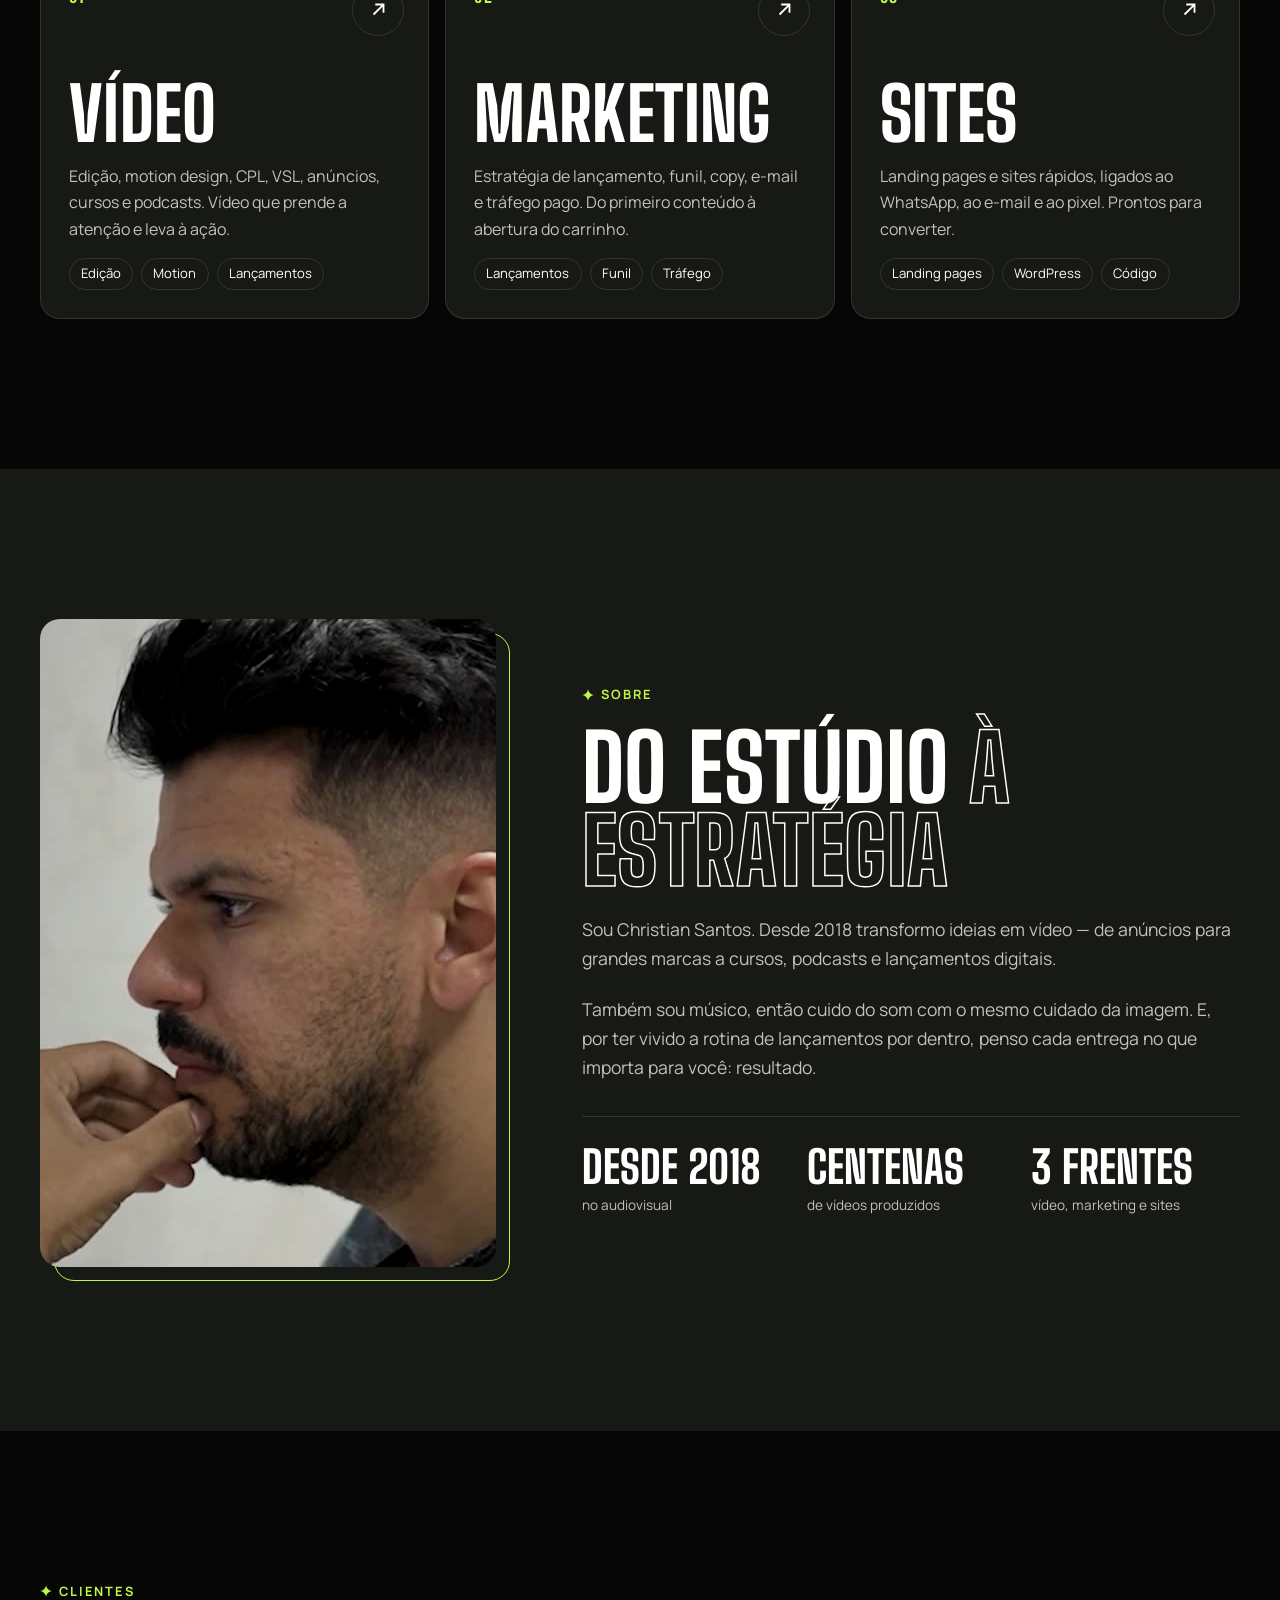
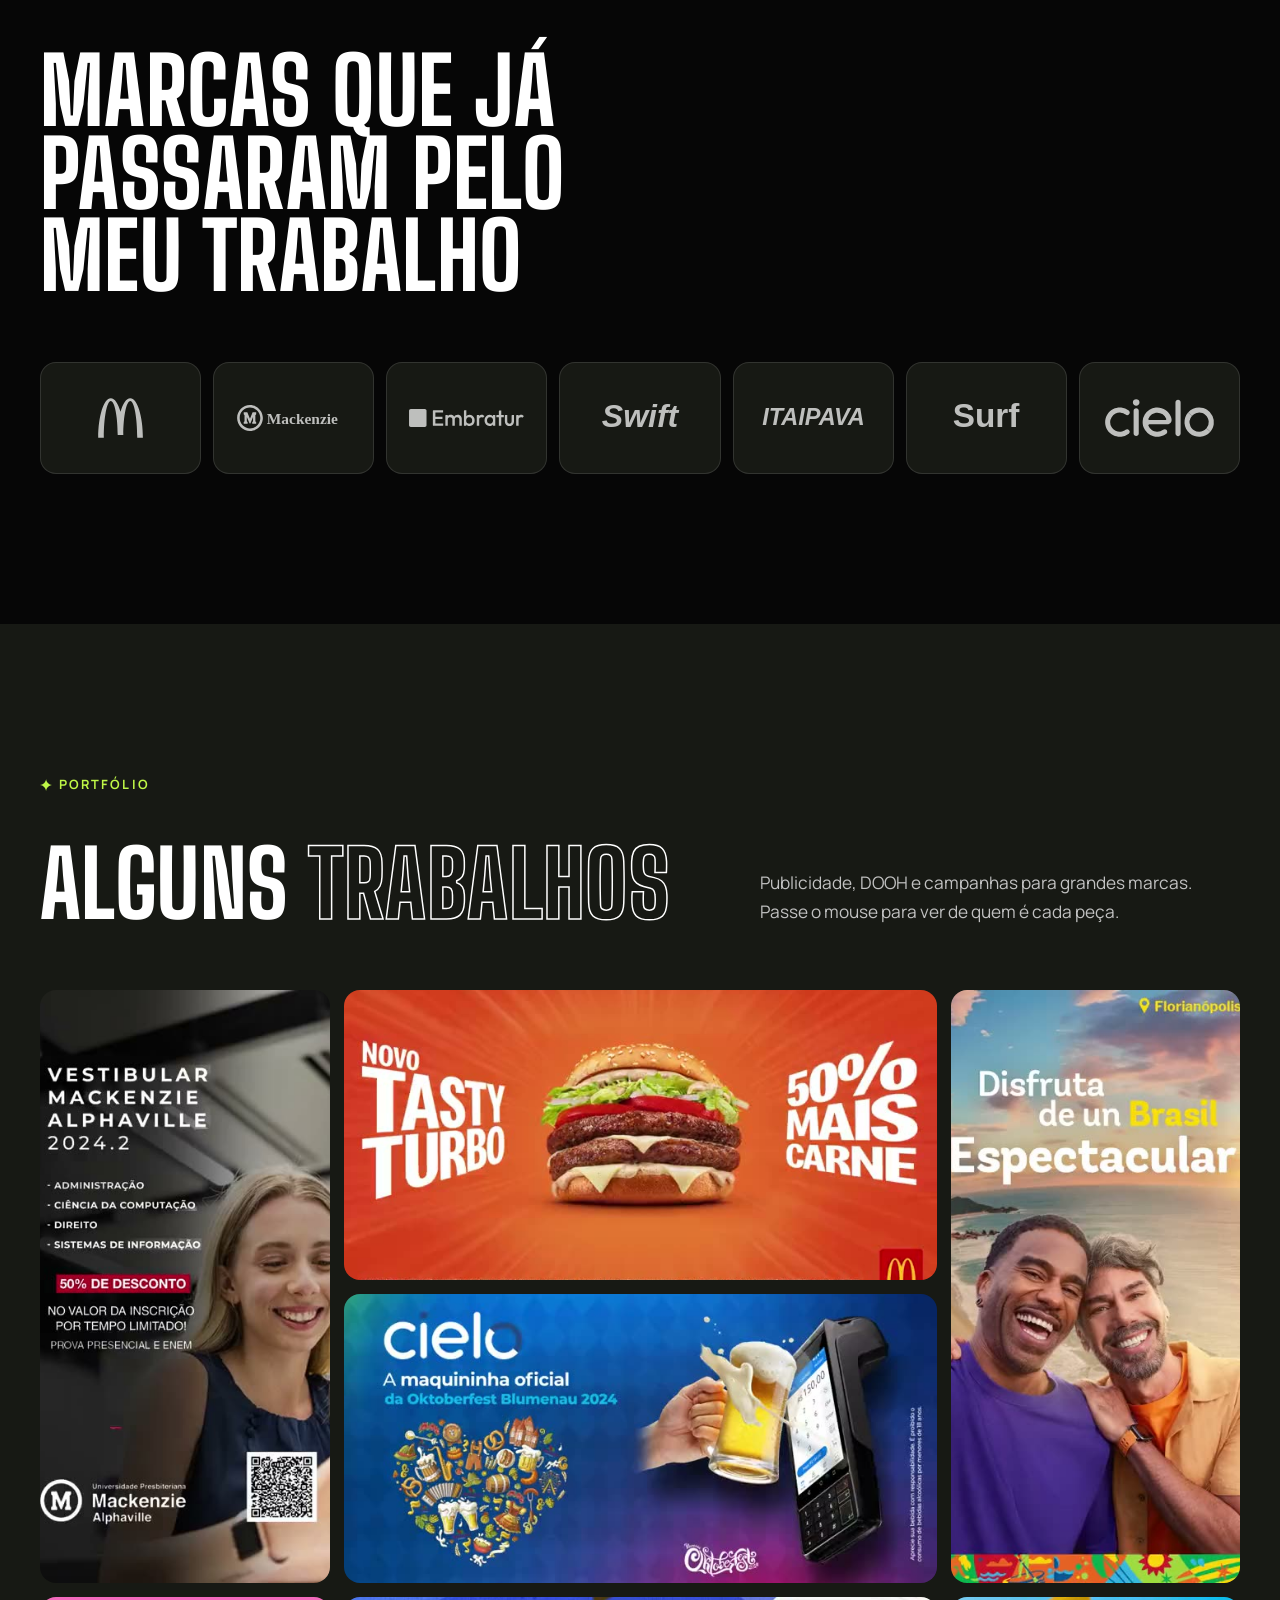
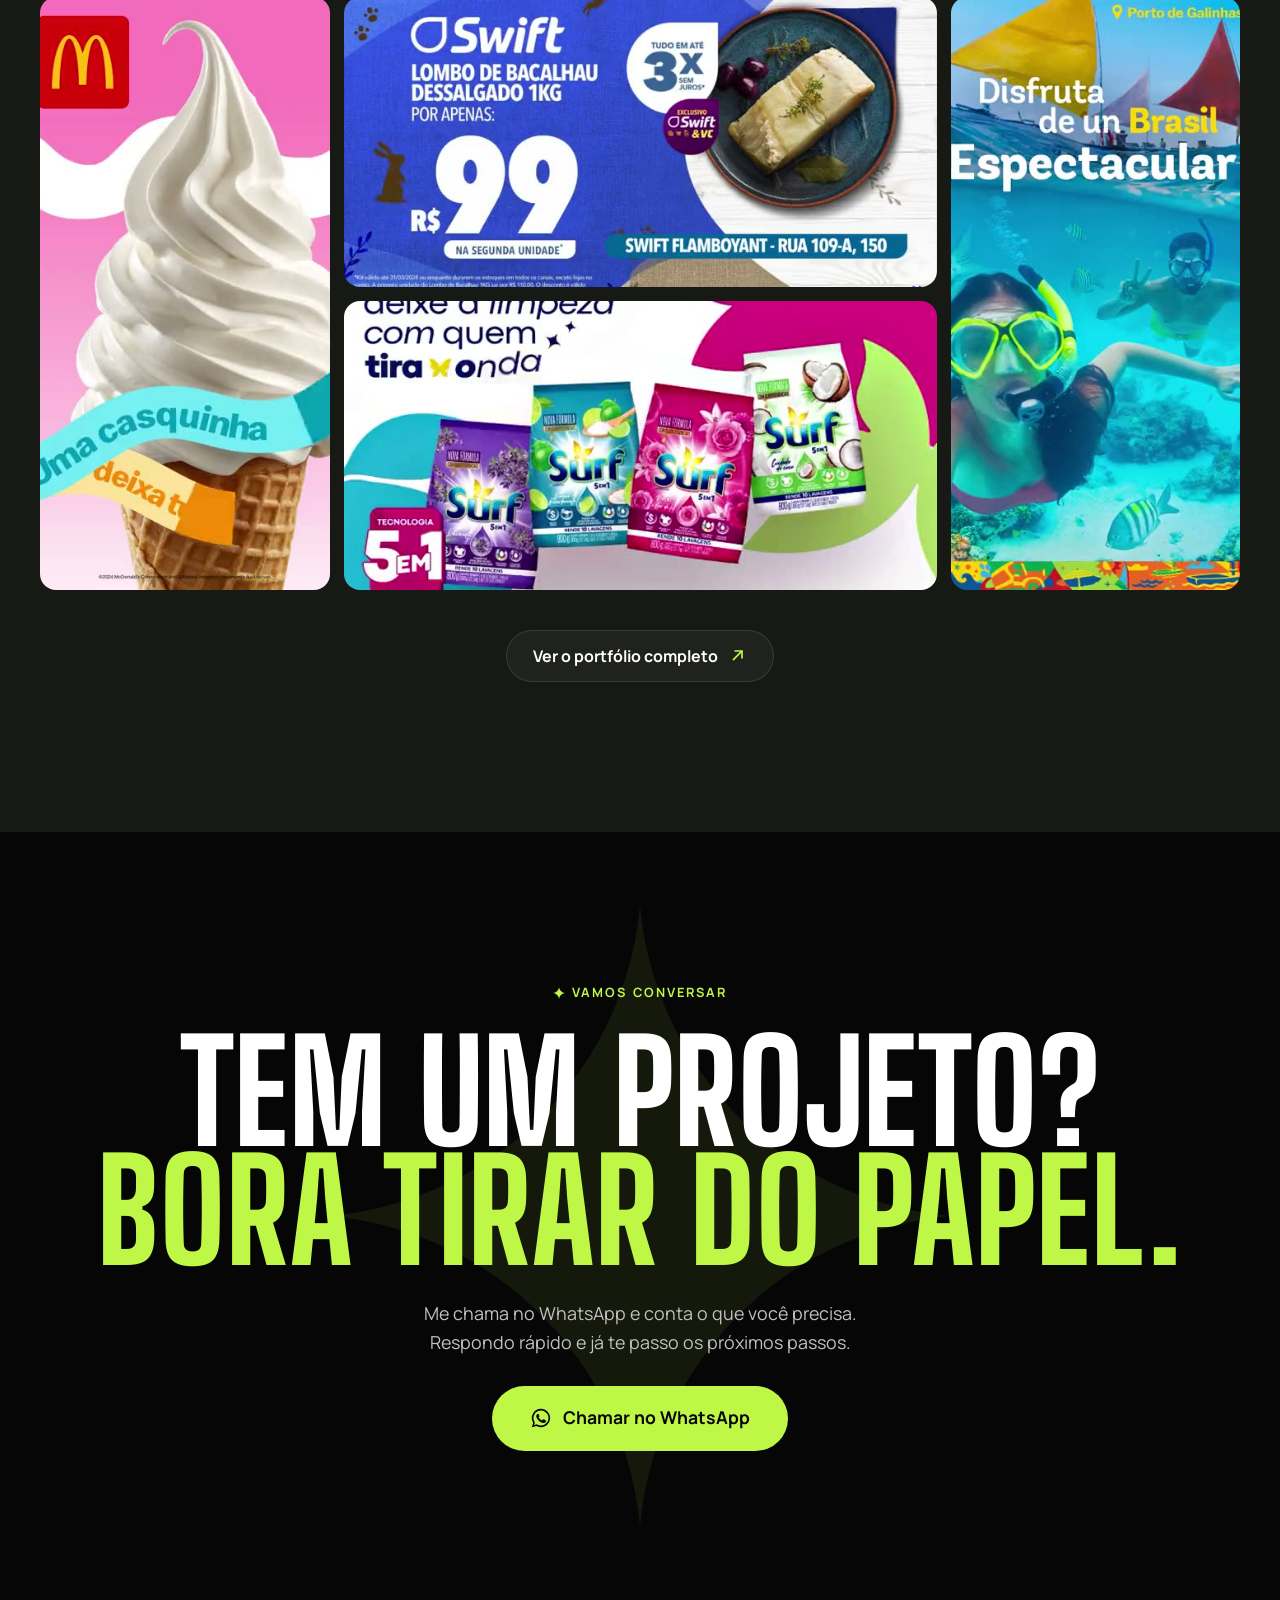
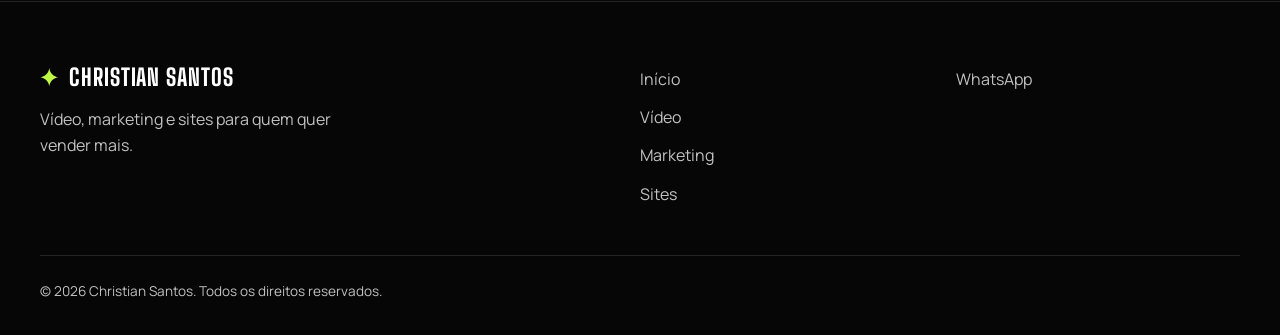
==== commit 728af076: "fix: imagem de compartilhamento com subtítulo Portfólio Co-Authored-By: Claude Sonnet 5.5 <noreply@a" ====
--- a/index.html
+++ b/index.html
@@ -11,11 +11,11 @@
   <meta property="og:title" content="Christian Santos · Vídeo, Marketing e Sites">
   <meta property="og:description" content="Christian Santos — editor de vídeo, motion designer e estrategista digital. Vídeos, lançamentos e sites que fazem sua marca vender. Fale comigo no WhatsApp.">
   <meta property="og:url" content="https://cfrancez.github.io/christian-santos/">
-  <meta property="og:image" content="https://cfrancez.github.io/christian-santos/assets/img/compartilhar.jpg?v=2">
+  <meta property="og:image" content="https://cfrancez.github.io/christian-santos/assets/img/compartilhar.jpg?v=3">
   <meta property="og:image:width" content="1200">
   <meta property="og:image:height" content="630">
   <meta name="twitter:card" content="summary_large_image">
-  <meta name="twitter:image" content="https://cfrancez.github.io/christian-santos/assets/img/compartilhar.jpg?v=2">
+  <meta name="twitter:image" content="https://cfrancez.github.io/christian-santos/assets/img/compartilhar.jpg?v=3">
   <link rel="icon" href="assets/img/favicon.svg" type="image/svg+xml">
   <link rel="preconnect" href="https://fonts.googleapis.com">
   <link rel="preconnect" href="https://fonts.gstatic.com" crossorigin>
